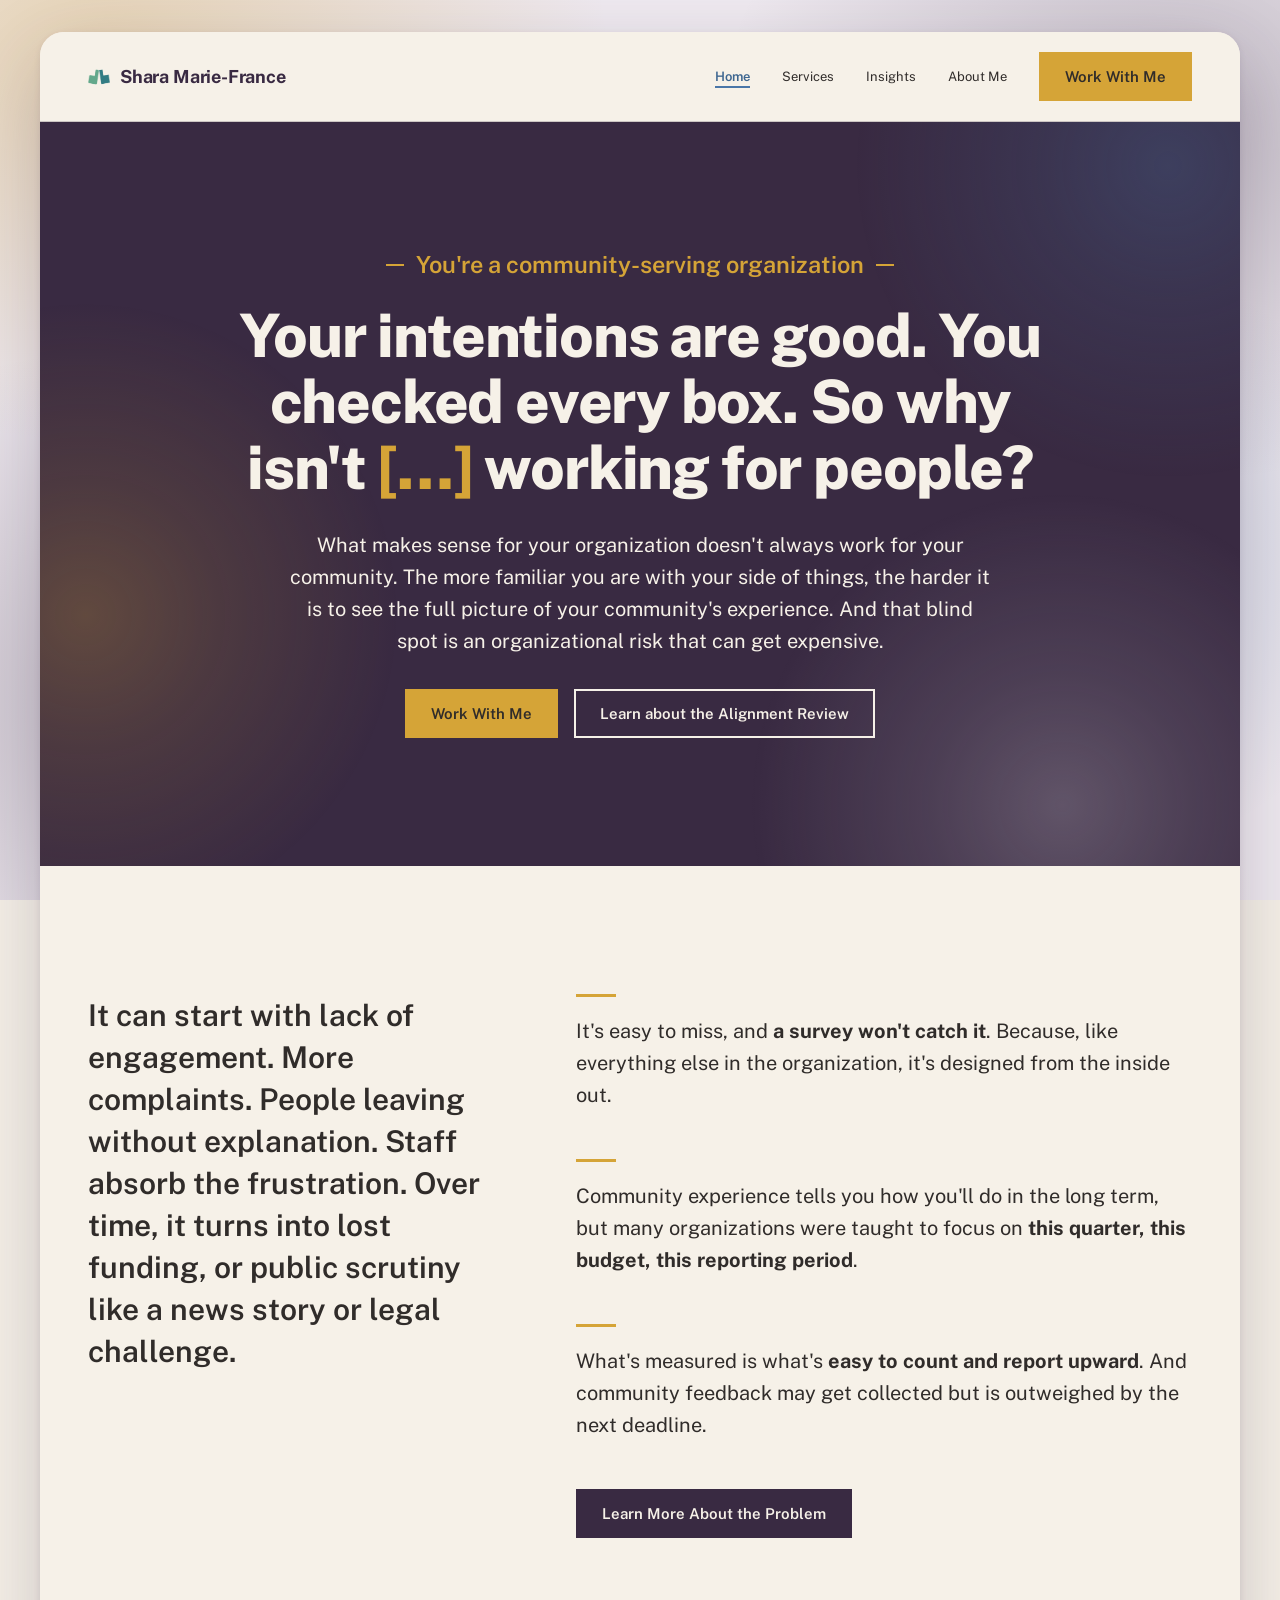
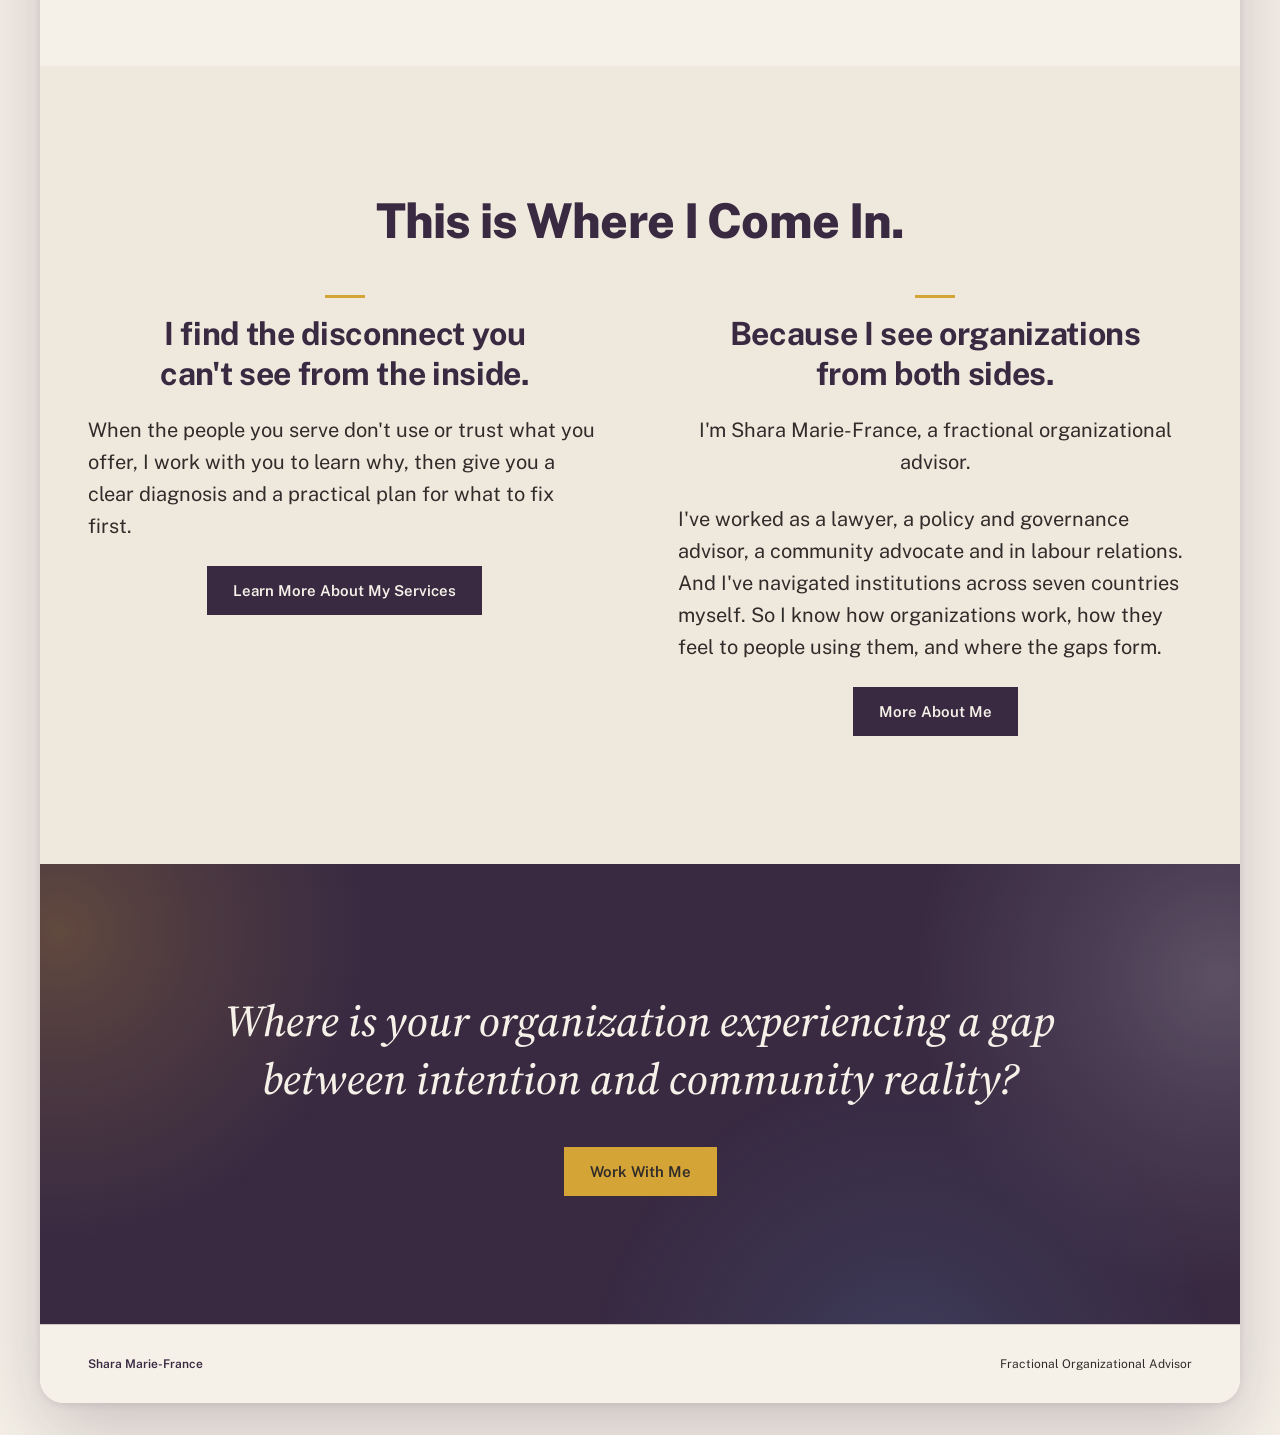
==== index.html @ ce80aa8e "Problem lead paragraph: semibold (600) Set in CSS on .problem-pull (no <strong>/<b>). The Google Fon" ====
<!DOCTYPE html>
<html lang="en">
<head>
  <meta charset="UTF-8">
  <meta name="viewport" content="width=device-width, initial-scale=1.0">
  <title>Fractional Organizational Advisor | Shara Marie-France</title>
  <meta name="description" content="Fractional organizational advisor Shara Marie-France finds the gap between what your organization intends and what your community experiences.">
  <link rel="preconnect" href="https://fonts.googleapis.com">
  <link rel="preconnect" href="https://fonts.gstatic.com" crossorigin>
  <link rel="stylesheet" href="https://fonts.googleapis.com/css2?family=IBM+Plex+Mono:wght@400;500;600&family=Public+Sans:wght@400;500;600;700;800&family=Source+Serif+4:ital,wght@1,400;1,500;1,600&display=swap">
  <link rel="stylesheet" href="css/styles.css?v=20261009k">
</head>
<body class="framed-page">

  <!-- Framed card (desktop >=1100px only): header, main, closing CTA and footer all live inside it. -->
  <div class="page-frame">

  <header class="site-header" style="display: flex; align-items: center; justify-content: space-between; gap: 24px; padding: 20px 48px; border-bottom: 1px solid var(--color-border); background-color: var(--color-background)">
    <a href="index.html" style="display: flex; align-items: center; gap: 10px; font-family: var(--font-heading); font-weight: 700; font-size: 18px; letter-spacing: -0.01em; color: var(--color-brand-primary); text-decoration: none">
      <img src="images/brand-logo.png" alt="" style="height: 22px; width: auto; display: block; flex: 0 0 auto">
      Shara Marie-France
    </a>
    <nav class="site-nav" style="display: flex; align-items: center; gap: 32px">
      <a href="index.html" class="nav-link" aria-current="page" style="font-size: 13px; text-decoration: none; color: var(--color-text)">Home</a>
      <a href="services.html" class="nav-link" style="font-size: 13px; text-decoration: none; color: var(--color-text)">Services</a>
      <a href="insights.html" class="nav-link" style="font-size: 13px; text-decoration: none; color: var(--color-text)">Insights</a>
      <a href="about.html" class="nav-link" style="font-size: 13px; text-decoration: none; color: var(--color-text)">About Me</a>
      <a href="work-with-me.html" class="btn btn-accent" style="white-space: nowrap;">Work With Me</a>
    </nav>
  </header>

  <main>

    <!-- BAND 1: THE HOOK (aubergine) -->
    <section class="home-section home-section--hook home-section--dark on-dark">
      <div class="home-container">
        <p class="home-kicker load-in" style="--load-index: 0">You're a community-serving organization</p>
        <h1 class="home-hook-title load-in" style="--load-index: 1">Your intentions are good. You checked every box. So why isn't <span class="home-hook-accent" aria-hidden="true">[…]</span><span class="visually-hidden">it</span> working for people?</h1>
        <p class="home-body home-body--center load-in" style="--load-index: 2">What makes sense for your organization doesn't always work for your community. The more familiar you are with your side of things, the harder it is to see the full picture of your community's experience. And that blind spot is an organizational risk that can get expensive.</p>
        <div class="home-actions load-in" style="--load-index: 3">
          <a href="work-with-me.html" class="btn btn-accent">Work With Me</a>
          <a href="services.html#alignment-review" class="btn btn-primary">Learn about the Alignment Review</a>
        </div>
      </div>
    </section>

    <!-- BAND 2: THE PROBLEM (parchment) -->
    <section class="home-section home-section--problem" aria-label="The Problem">
      <div class="home-container problem-grid">
        <div class="problem-lead">
          <p class="problem-pull reveal" data-reveal>It can start with lack of engagement. More complaints. People leaving without explanation. Staff absorb the frustration. Over time, it turns into lost funding, or public scrutiny like a news story or legal challenge.</p>
        </div>
        <div class="problem-body">
          <p class="home-body problem-item reveal" data-reveal>It's easy to miss, and <span class="problem-bold">a survey won't catch it</span>. Because, like everything else in the organization, it's designed from the inside out.</p>
          <p class="home-body problem-item reveal" data-reveal>Community experience tells you how you'll do in the long term, but many organizations were taught to focus on <span class="problem-bold">this quarter, this budget, this reporting period</span>.</p>
          <p class="home-body problem-item reveal" data-reveal>What's measured is what's <span class="problem-bold">easy to count and report upward</span>. And community feedback may get collected but is outweighed by the next deadline.</p>
          <div class="home-actions reveal" data-reveal style="margin-top: 8px">
            <a href="insights.html" class="btn btn-primary">Learn More About the Problem</a>
          </div>
        </div>
      </div>
    </section>

    <!-- BAND 3: THIS IS WHERE I COME IN (tint) -->
    <section class="home-section home-section--role">
      <div class="home-container">
        <h2 class="home-h2 reveal" data-reveal>This is Where I Come In.</h2>
        <div class="home-split">
          <div class="home-block reveal" data-reveal>
            <h3 class="home-block-title">I find the disconnect you can't see from the inside.</h3>
            <p class="home-body">When the people you serve don't use or trust what you offer, I work with you to learn why, then give you a clear diagnosis and a practical plan for what to fix first.</p>
            <a href="services.html" class="btn btn-primary">Learn More About My Services</a>
          </div>
          <div class="home-block reveal" data-reveal>
            <h3 class="home-block-title">Because I see organizations from both sides.</h3>
            <p class="home-body home-body--center">I'm Shara Marie-France, a fractional organizational advisor.</p>
            <p class="home-body">I've worked as a lawyer, a policy and governance advisor, a community advocate and in labour relations. And I've navigated institutions across seven countries myself. So I know how organizations work, how they feel to people using them, and where the gaps form.</p>
            <a href="about.html" class="btn btn-primary">More About Me</a>
          </div>
        </div>
      </div>
    </section>

  </main>

  <!-- BAND 4: CLOSING CTA (aubergine) -->
  <section id="contact" class="home-section home-section--cta home-section--dark on-dark">
    <div class="home-container">
      <h2 class="home-cta-title editorial">Where is your organization experiencing a gap between intention and community reality?</h2>
      <div class="home-actions" style="margin-top: 0">
        <a href="work-with-me.html" class="btn btn-accent">Work With Me</a>
      </div>
    </div>
  </section>

  <footer style="background: var(--color-background); display: flex; justify-content: space-between; align-items: baseline; gap: 24px; padding: 32px 48px; border-top: 1px solid var(--color-border); font-size: 12px; color: var(--color-text)">
    <div style="font-family: var(--font-heading); font-weight: 600; color: var(--color-brand-primary)">Shara Marie-France</div>
    <div class="text-muted">Fractional Organizational Advisor</div>
  </footer>

  </div><!-- /.page-frame -->

  <script src="js/main.js?v=20261009k"></script>
</body>
</html>
---- css/styles.css ----
/* ==========================================================================
   Design system v5 — Shara Marie-France, Organizational Advisor
   Same brand palette as v4 (aubergine/ochre/blue/parchment/brown-black) and
   the same motion/reveal mechanics. Typography re-run to a four-role
   editorial system — Public Sans Bold (ideas/problems/diagnoses), Public
   Sans Regular/Medium (explanation/navigation/UI), Source Serif 4 Italic
   (human experience/questions/reflection), IBM Plex Mono (systems/
   processes/frameworks) — used selectively, not uniformly across headings.
   ========================================================================== */

:root {
  /* ---- Brand source hexes (semantic tokens, per brand guide) ---- */
  --color-brand-primary: #392A42;         /* Aubergine — identity, structure, authority */
  --color-brand-primary-hover: #2C2033;   /* darker aubergine — hover/press */
  --color-brand-primary-tint: #EFEAF0;    /* pale aubergine wash — subtle fills, secondary-btn hover */

  --color-brand-accent: #D5A437;          /* Ochre — insight/emphasis; fills, borders, decorative marks */
  --color-brand-accent-hover: #BE9130;    /* ochre hover */
  --color-brand-accent-text: #8A651F;     /* darkened ochre — the ONLY ochre safe as small text on parchment (verified 4.5:1+) */

  --color-brand-secondary: #4976A8;       /* Clear Blue — informational, diagrams, secondary UI */
  --color-brand-secondary-hover: #3B5F89; /* blue hover */
  --color-brand-secondary-text: #3D6690;  /* darkened blue — safe as link/small-text color on parchment (verified 5:1+) */
  --color-brand-secondary-on-dark: #8FB2D4; /* lightened blue — the only blue safe on aubergine bg (verified 5.9:1) */

  --color-background: #F6F1E8;            /* Parchment — default page background */
  --color-background-tint: #EFE8DD;       /* subtle aubergine-leaning tint — occasional alt-section bg */
  --color-background-tint-cool: #E9EEF2;  /* subtle blue-leaning tint — reserved for future use */

  --color-text: #302C2A;                  /* Deep Brown-Black — body copy, dark neutral */
  --color-text-muted: color-mix(in srgb, var(--color-text) 68%, transparent);

  --color-surface: #FBF8F2;               /* card surface — a hair lighter than parchment */
  --color-surface-dark: var(--color-brand-primary);
  --color-text-on-dark: var(--color-background);

  --color-highlight: var(--color-brand-accent);   /* alias per brand-guide naming */
  --color-info: var(--color-brand-secondary);     /* alias per brand-guide naming */

  --color-border: color-mix(in srgb, var(--color-brand-primary) 22%, transparent);
  --color-border-strong: color-mix(in srgb, var(--color-brand-primary) 38%, transparent);

  /* Keyboard focus ring — aubergine reads on parchment; .on-dark sections
     (aubergine backgrounds) flip this to parchment so it stays visible. */
  --focus-ring: var(--color-brand-primary);

  /* ---- Legacy aliases — old inline var() references now resolve to the
     token that matches their ORIGINAL FUNCTIONAL ROLE, not their old hue.
     (e.g. --color-violet was used for links/labels → now blue-text, the
     brief's designated link/label color; --color-vermilion was used for
     small decorative marks → now ochre, the designated accent-mark color.) ---- */
  --color-ink: var(--color-text);
  --color-paper: var(--color-background);
  --color-tint: var(--color-background-tint);
  --color-card: var(--color-surface);
  --color-bg: var(--color-background-tint);
  --color-cream: var(--color-background);
  --color-purple: var(--color-brand-secondary-text);
  --color-deep-purple: var(--color-brand-secondary-hover);
  --color-violet: var(--color-brand-secondary-text);
  --color-accent: var(--color-brand-primary);
  --color-accent-600: var(--color-brand-primary-hover);
  --color-accent-700: var(--color-brand-primary-hover);
  --color-vermilion: var(--color-brand-accent);
  --color-coral: var(--color-brand-primary);
  --color-coral-dark: var(--color-brand-primary-hover);
  --color-divider: var(--color-border);
  --color-divider-strong: var(--color-border-strong);

  /* ---- Type ----
     Four-role editorial system:
     --font-display   : Public Sans Bold — ideas, problems, diagnoses (major headings/statements)
     --font-body      : Public Sans Regular/Medium — explanation, navigation, buttons, UI
     --font-editorial : Source Serif 4 Italic — human experience, questions, reflection, quotes
     --font-mono      : IBM Plex Mono — systems, processes, frameworks, annotations           */
  --font-display: 'Public Sans', system-ui, sans-serif;
  --font-body: 'Public Sans', system-ui, -apple-system, 'Segoe UI', sans-serif;
  --font-editorial: 'Source Serif 4', Georgia, 'Times New Roman', serif;
  --font-mono: 'IBM Plex Mono', ui-monospace, 'SFMono-Regular', Menlo, monospace;
  --font-heading: var(--font-display); /* legacy alias */

  /* ---- Type scale (unchanged) ---- */
  --fs-hero: clamp(2.25rem, 1.5rem + 2.3vw, 3.5rem);
  --fs-h2: clamp(2rem, 1.65rem + 1.5vw, 2.75rem);
  --fs-h3: 1.625rem;
  --fs-body: 1.0625rem;
  --fs-label: 0.8125rem;

  --content-max: 1120px;

  /* ---- Framework diagram accents ----
     Sampled directly from the client-provided reference image (five icon-
     circle colors). Scoped to the Framework diagram only — layered on top
     of the brand palette above, not a replacement of it. ---- */
  --diagram-rose: #BF827B;
  --diagram-blue: #5474A1;
  --diagram-ochre: #CB8E29;
  --diagram-aubergine: #362141;
  --diagram-olive: #747967;

  /* ---- Motion (unchanged) ---- */
  --ease-out: cubic-bezier(0.16, 1, 0.3, 1);
  --duration-fast: 200ms;
  --duration-base: 350ms;
  --duration-slow: 600ms;
}

*,
*::before,
*::after {
  box-sizing: border-box;
}

html {
  scroll-behavior: smooth;
}

body {
  margin: 0;
  font-family: var(--font-body);
  background: var(--color-background);
  color: var(--color-text);
}

/* Aubergine carries "major headings" per brand guide. Headings placed on
   an aubergine background override this locally (inline color: parchment).
   Public Sans Bold is the DEFAULT heading voice (ideas/problems/diagnoses);
   specific headings that read as a question, a quotation, or a human
   reflection instead use .editorial (Source Serif 4 Italic) — see below. */
h1, h2, h3, h4, h5, h6 {
  font-family: var(--font-display);
  font-weight: 800;
  letter-spacing: -0.015em;
  margin: 0;
  color: var(--color-brand-primary);
}

b, strong {
  font-weight: 700;
}

/* Editorial emphasis: Source Serif 4 Italic, for questions, quotations,
   human observations, and selectively-emphasized phrases — never used for
   whole blocks of body copy, and never as the default heading voice. */
.editorial {
  font-family: var(--font-editorial);
  font-style: italic;
  font-weight: 500;
  letter-spacing: normal;
}

/* Standard visually-hidden utility: invisible on screen but still read by
   screen readers (e.g. the "it" behind the visible [...] in the homepage
   headline). */
.visually-hidden {
  position: absolute !important;
  width: 1px;
  height: 1px;
  margin: -1px;
  padding: 0;
  border: 0;
  overflow: hidden;
  clip: rect(0, 0, 0, 0);
  clip-path: inset(50%);
  white-space: nowrap;
}

h1.editorial, h2.editorial, h3.editorial, h4.editorial {
  font-weight: 500;
  letter-spacing: normal;
}

/* System/process voice: IBM Plex Mono, for framework steps, diagram
   annotations, and numbered system markers — small, technical, distinct
   from the editorial and heading voices. */
.mono {
  font-family: var(--font-mono);
  letter-spacing: 0.02em;
}

/* Eyebrow: ochre is the brand's designated "small eyebrow text" color, but
   true ochre fails AA contrast on parchment (~2:1) — so the label uses the
   darkened, text-safe ochre variant, while the decorative dash uses the
   true bright ochre (a purely ornamental mark, not conveying information). */
.eyebrow {
  display: inline-flex;
  align-items: center;
  gap: 8px;
  font-family: var(--font-body);
  font-size: var(--fs-label);
  font-weight: 700;
  letter-spacing: 0.08em;
  text-transform: uppercase;
  color: var(--color-brand-accent-text);
}

.eyebrow::before {
  content: '';
  width: 18px;
  height: 2px;
  background: var(--color-brand-accent);
  display: inline-block;
}

/* Eyebrows introducing a systemic/process section (The Gap, How I Help,
   Framework) switch to the mono system-voice instead of Public Sans —
   applied selectively, not to every eyebrow on the page. */
.eyebrow--mono {
  font-family: var(--font-mono);
  font-weight: 500;
  letter-spacing: 0.04em;
}

/* Links: blue is the brand's designated link color (text-safe variant for
   AA on parchment). Hover adds both a color shift AND an ochre underline —
   never color alone — per the brand guide's hover requirement. */
a {
  color: var(--color-brand-secondary-text);
  text-decoration-line: underline;
  text-decoration-color: transparent;
  text-decoration-thickness: 2px;
  text-underline-offset: 3px;
  transition: color var(--duration-fast) var(--ease-out),
              text-decoration-color var(--duration-fast) var(--ease-out);
}

a:hover {
  color: var(--color-brand-primary);
  text-decoration-color: var(--color-brand-accent);
}

:focus-visible {
  outline: 2px solid var(--focus-ring);
  outline-offset: 2px;
}

/* Applied to sections/cards with an aubergine background, so focus rings
   (and anything else keyed off --focus-ring) stay visible on dark surfaces. */
.on-dark {
  --focus-ring: var(--color-background);
}

::selection {
  background: color-mix(in srgb, var(--color-brand-accent) 40%, transparent);
}

/* ---- Buttons ----
   Three roles per the brand guide: primary (aubergine fill), secondary
   (aubergine outline), accent (ochre fill, reserved for moments that
   genuinely deserve attention). Shared .btn base sizes to content and
   carries the considered hover/press interaction. */
.btn {
  display: inline-flex;
  align-items: center;
  justify-content: center;
  padding: 14px 24px;
  font-family: inherit;
  font-size: 15px;
  font-weight: 600;
  text-decoration: none;
  white-space: nowrap;
  border: 2px solid transparent;
  cursor: pointer;
  transform: translateY(0);
  box-shadow: 0 0 0 rgba(48, 44, 42, 0);
  transition: background-color var(--duration-fast) var(--ease-out),
              border-color var(--duration-fast) var(--ease-out),
              color var(--duration-fast) var(--ease-out),
              transform var(--duration-fast) var(--ease-out),
              box-shadow var(--duration-fast) var(--ease-out);
}

.btn:hover {
  transform: translateY(-2px);
  box-shadow: 0 8px 20px rgba(48, 44, 42, 0.14);
}

.btn:active {
  transform: translateY(0);
  box-shadow: 0 2px 6px rgba(48, 44, 42, 0.12);
}

.btn-primary {
  background: var(--color-brand-primary);
  color: var(--color-background);
}

.btn-primary:hover {
  background: var(--color-brand-primary-hover);
  box-shadow: 0 8px 20px rgba(48, 44, 42, 0.14), inset 0 -3px 0 var(--color-brand-accent);
}

.btn-primary:active {
  background: var(--color-brand-primary-hover);
}

.btn-primary[aria-current="page"] {
  background: var(--color-brand-primary-hover);
}

.btn-secondary {
  background: transparent;
  color: var(--color-brand-primary);
  border-color: var(--color-brand-primary);
}

.btn-secondary:hover {
  background: var(--color-brand-primary-tint);
}

.btn-accent {
  background: var(--color-brand-accent);
  color: var(--color-text);
}

.btn-accent:hover {
  background: var(--color-brand-accent-hover);
}

/* ---- Site nav active state ---- */
.nav-link {
  position: relative;
  transition: color var(--duration-fast) var(--ease-out);
}

.nav-link::after {
  content: '';
  position: absolute;
  left: 0;
  right: 100%;
  bottom: -4px;
  height: 2px;
  background: var(--color-brand-secondary);
  transition: right var(--duration-base) var(--ease-out);
}

.nav-link:hover,
.nav-link[aria-current="page"] {
  color: var(--color-brand-secondary-text) !important;
  font-weight: 600;
}

.nav-link:hover::after,
.nav-link[aria-current="page"]::after {
  right: 0;
}

/* ---- Card ----
   Restrained per the brand guide: parchment-adjacent surface, a subtle
   aubergine-tinted border rather than a heavy shadow, minimal lift on
   hover — not a "floating SaaS card." */
.card {
  background: var(--color-surface);
  border: 1px solid var(--color-border);
  box-shadow: 0 1px 2px rgba(48, 44, 42, 0.05);
  transition: transform var(--duration-base) var(--ease-out),
              box-shadow var(--duration-base) var(--ease-out),
              border-color var(--duration-base) var(--ease-out);
}

.card:hover {
  transform: translateY(-3px);
  border-color: var(--color-border-strong);
  box-shadow: 0 6px 16px rgba(48, 44, 42, 0.08);
}

.card-accent-bar {
  width: 24px;
  height: 3px;
  background: var(--color-brand-accent);
  transition: width var(--duration-base) var(--ease-out);
}

.card:hover .card-accent-bar {
  width: 44px;
}

/* ---- Scroll reveal (generalized, unchanged) ---- */
.reveal {
  opacity: 0;
  transform: translateY(28px);
  transition: opacity var(--duration-slow) var(--ease-out),
              transform var(--duration-slow) var(--ease-out);
}

.reveal.is-visible {
  opacity: 1;
  transform: translateY(0);
}

.reveal-group > * {
  transition-delay: calc(var(--reveal-index, 0) * 90ms);
}

/* ---- Hero load-in (unchanged) ---- */
@media (prefers-reduced-motion: no-preference) {
  .load-in {
    opacity: 0;
    animation: load-in-up var(--duration-slow) var(--ease-out) forwards;
    animation-delay: calc(var(--load-index, 0) * 110ms + 80ms);
  }

  @keyframes load-in-up {
    from {
      opacity: 0;
      transform: translateY(18px);
    }
    to {
      opacity: 1;
      transform: translateY(0);
    }
  }
}

@media (prefers-reduced-motion: reduce) {
  .reveal,
  .card,
  .btn {
    transition: none !important;
  }

  .reveal {
    opacity: 1;
    transform: none;
  }

  .card:hover {
    transform: none;
  }

  .btn:hover,
  .btn:active {
    transform: none;
  }
}

/* ---- Framework diagram (reference-matched layout) ----
   Two intention/experience cards converging into a sequential Gap →
   Intervention → Outcome stack. Reuses .card for surface/border/shadow;
   these classes only handle the icon + title + question internal layout. */
.fw-top-grid {
  display: grid;
  grid-template-columns: 1fr auto 1fr;
  align-items: start;
  gap: 20px;
  max-width: 900px;
  margin: 0 auto;
  padding: 0 48px;
}

.fw-card {
  display: flex;
  align-items: flex-start;
  gap: 16px;
  padding: 28px;
}

.fw-row {
  display: flex;
  align-items: center;
  gap: 16px;
  max-width: 900px;
  margin: 0 auto;
  padding: 22px 28px;
}

.fw-card-icon {
  width: 46px;
  height: 46px;
  border-radius: 50%;
  display: flex;
  align-items: center;
  justify-content: center;
  flex: 0 0 auto;
}

.fw-card-icon svg {
  width: 22px;
  height: 22px;
}

.fw-row-body {
  flex: 1;
  min-width: 0;
}

.fw-card-title {
  font-family: var(--font-display);
  font-weight: 700;
  font-size: 14px;
  letter-spacing: 0.03em;
  text-transform: uppercase;
  color: var(--color-text);
  margin: 0 0 8px;
}

.fw-row-number {
  font-family: var(--font-mono);
  font-weight: 600;
  letter-spacing: 0.04em;
  margin-right: 6px;
  color: var(--color-text-muted);
}

.fw-card-question {
  font-family: var(--font-editorial);
  font-style: italic;
  font-weight: 500;
  font-size: 17px;
  line-height: 1.5;
  color: var(--color-text);
  margin: 0;
}

.fw-plus {
  width: 26px;
  height: 26px;
  border-radius: 50%;
  border: 1px solid var(--color-border-strong);
  display: flex;
  align-items: center;
  justify-content: center;
  align-self: center;
  color: var(--color-text-muted);
  font-size: 14px;
  line-height: 1;
  flex: 0 0 auto;
  background: var(--color-background);
}

.fw-connector-merge {
  display: block;
  width: 100%;
  max-width: 900px;
  margin: 0 auto;
  padding: 0 48px;
  /* border-box (the site-wide default) — this was content-box, which
     added the 48px+48px padding OUTSIDE the width:100%, overflowing the
     viewport by 96px at any width below ~996px (900 + padding) where
     this connector isn't yet hidden by the mobile breakpoint below. */
  box-sizing: border-box;
  height: 56px;
}

.fw-connector-dash {
  display: flex;
  justify-content: center;
}

.fw-connector-merge--mobile {
  display: none;
}

@media (max-width: 700px) {
  /* Page titles (the h1 on insights/services/about/work-with-me) use
     --fs-hero; drop its clamp() floor to a flat 29px on phones. */
  :root {
    --fs-hero: 29px;
  }

  /* Header/nav wrap rules now live in the wider @media (max-width: 1000px)
     block below — the logo + 5-item nav row doesn't fit on one row
     anywhere from mobile up through ~900px tablet widths, not just below
     700px (see there for detail). */

  /* The Alignment Review callout's stacking rule now lives in its own
     @media (max-width: 1000px) block below, since 700px wasn't wide
     enough a cutoff for its fixed 600px left panel — see there. */

  /* The Gap section's 4-card grid also lacked a mobile fallback —
     stack the cards into a single column below 700px. */
  .gap-grid {
    grid-template-columns: minmax(0, 1fr) !important;
  }

  /* Longer CTA labels ("Learn about the Alignment Review") were forced
     onto one nowrap line, which no longer fits a narrow column's
     padded width. Let button text wrap here; short labels are
     unaffected since they never reach a wrap point. */
  .btn {
    white-space: normal;
    text-align: center;
  }

  /* The About section's photo/text grid also lacked a mobile fallback —
     stack the photo above the text below 700px. */
  .about-grid {
    grid-template-columns: minmax(0, 1fr) !important;
  }

  .about-photo-wrap {
    padding: 0 24px !important;
    border-right: none !important;
    border-bottom: 1px solid var(--color-border);
    order: 3;
    margin-bottom: 24px;
  }

  /* The About photo needs to sit between the heading and the paragraph
     at mobile widths, not above the whole text block — display:contents
     on the text wrapper lets `order` interleave them. The
     reveal/data-reveal scroll-fade moves from the wrapper (a `contents`
     box has nothing to animate) onto each child individually instead
     of firing once for the whole block. */
  .about-text {
    display: contents;
  }

  .about-heading {
    order: 2;
    padding: 0 24px;
  }

  /* about.html has no eyebrow above the heading (the page h1 already
     says "About Me"), so the heading is the first item and carries a
     little top spacing itself. */
  .about-heading:first-child {
    padding-top: 24px;
  }

  /* The About block uses a 24px mobile inset (the other pages' sections
     keep 48px), so about.html's page title matches it and sits closer
     to the heading below. */
  .page-header--inset-24 {
    padding-left: 24px !important;
    padding-right: 24px !important;
    padding-bottom: 8px !important;
  }

  .about-body {
    order: 4;
    padding: 0 24px;
  }

  /* On pages where the About block has no "More About Me" button after
     the paragraph (about.html), the paragraph is the last item and needs
     the bottom spacing the button's margin used to provide. */
  .about-body:last-child {
    padding-bottom: 40px;
  }

  /* A single long word in a large heading (e.g. "organizations",
     "Organizational–Community") can be wider than a narrow mobile
     column and force the whole box to overflow, since normal wrapping
     only breaks between words. Let headings break mid-word as a
     last resort once they no longer fit. */
  h1, h2, h3, h4 {
    overflow-wrap: break-word;
  }

  .fw-top-grid {
    grid-template-columns: 1fr;
    justify-items: stretch;
  }

  .fw-connector-merge--desktop {
    display: none;
  }

  .fw-connector-merge--mobile {
    display: block;
  }

  /* Calendly's own min-width:320px (needed for its calendar to render
     "correctly" per Calendly's docs) is wider than the options card can
     offer once section + card padding is subtracted from a true mobile
     viewport (~279px card, ~191px of that after card padding) — it was
     forcing a genuine page-level horizontal overflow. Let it shrink to
     match the card here; Calendly's own page is still responsive below
     320px, just a little more cramped, which beats overflowing the page. */
  .calendly-inline-widget {
    min-width: 0 !important;
  }
}

/* The Alignment Review callout's left panel is a fixed 600px (by design,
   at full desktop widths) — but that leaves the right panel too little
   room anywhere from ~700px up to ~1000px (tablet/small-desktop), where
   it doesn't yet get the <700px mobile stack below. Give it the same
   stacked treatment through that whole gap instead of just <700px. */
@media (max-width: 1000px) {
  .review-card {
    flex-direction: column;
  }

  .review-card-left {
    width: auto !important;
    border-right: none !important;
    border-bottom: 1px solid rgba(246, 241, 232, 0.15);
  }

  /* The header's logo + 5-item nav row doesn't fit on one row below
     ~1000px — without this it doesn't overflow the page (flex items
     just shrink), but "Shara Marie-France" and "About Me" wrap awkwardly
     mid-phrase inside their own boxes instead. Wrap the header to two
     clean rows instead of letting individual items squeeze and wrap. */
  .site-header {
    flex-wrap: wrap;
    row-gap: 12px;
    padding: 16px 20px !important;
  }

  .site-nav {
    flex-wrap: wrap;
    gap: 4px 20px !important;
    width: 100%;
  }

  /* Calendly's inline widget needs a real min-width:320px to render
     correctly (Calendly's own requirement, not ours) — but the two-card
     options grid on work-with-me.html only gives each card ~300-400px
     between 700-1000px wide, so the widget was overflowing its card by
     ~50px into the card next to it (not a page-level overflow, so a
     plain scrollWidth check won't catch it — only visual inspection
     will). Stack to one column through the same gap the other
     fixed-minimum-width components above needed. */
  .wwm-options-grid {
    grid-template-columns: minmax(0, 1fr) !important;
  }
}

/* Nav links are plain 13px text with no padding — a ~15px-tall tap
   target, well under the ~44px minimum recommended for touch. Tablet
   widths (and the phones above) are the ones actually operated by touch
   in practice, so pad the target out through 1024px; true desktop keeps
   the tighter, deliberately minimal nav spacing above that. */
@media (max-width: 1024px) {
  .nav-link {
    display: inline-block;
    padding: 14px 0;
  }
}

/* ---- "How I Work" iceberg + 3-step layout ----
   Reuses .card/.fw-row/.fw-card-icon/.fw-card-title/.fw-card-question/
   .fw-connector-dash from the Framework diagram for the right-hand steps. */
.how-i-work-grid {
  display: grid;
  grid-template-columns: 1fr 1fr;
  gap: 56px;
  align-items: stretch;
  max-width: 1120px;
  margin: 0 auto;
  padding: 0 48px 56px;
}

.iceberg-panel {
  display: flex;
  gap: 20px;
  align-items: stretch;
}

.iceberg-labels {
  flex: 0 0 auto;
  width: 42%;
  position: relative;
}

/* Each label is centered against its own zone of the iceberg graphic
   (tip vs. submerged mass), not stacked in a column — see the SVG's
   fractional geometry below (tip spans 0%-29.7%, submerged mass spans
   29.7%-95% of the row). Percentages here are the vertical center of
   each zone. */
.iceberg-label {
  position: absolute;
  left: 0;
  right: 0;
}

.iceberg-label--above {
  top: 15%;
  transform: translateY(-50%);
}

.iceberg-label--below {
  top: 62%;
  transform: translateY(-50%);
}

.iceberg-figure {
  flex: 1;
  position: relative;
  min-width: 0;
}

.iceberg-figure svg {
  position: absolute;
  inset: 0;
}

.iceberg-label-marker {
  display: inline-block;
  width: 16px;
  height: 0;
  border-top: 2px dotted currentColor;
  margin-right: 8px;
  vertical-align: middle;
}

.how-i-work-steps {
  display: flex;
  flex-direction: column;
}

@media (max-width: 700px) {
  /* The desktop pairing positions each label absolutely against its own
     zone of the iceberg (so it depends on the panel's height being set
     externally). At mobile the panel sits alone in its grid row with
     nothing to stretch it to, so fall back to normal stacked flow —
     matches the "natural stacked spacing is fine on mobile" call made
     earlier for this section. */
  .iceberg-labels {
    position: static;
    display: flex;
    flex-direction: column;
    gap: 32px;
  }

  .iceberg-label {
    position: static;
    transform: none;
  }

  .how-i-work-grid {
    grid-template-columns: 1fr;
    gap: 40px;
  }
}

/* about.html: the About section is the last thing before the footer, so
   the photo would sit flush on the footer's top line. Give it breathing
   room at desktop widths only (mobile already ends with its own spacing
   under the paragraph). */
@media (min-width: 701px) {
  .about-grid--page-end {
    padding-bottom: clamp(48px, 6vw, 96px);
  }
}

/* ==========================================================================
   Homepage (index.html only): four full-width bands with hard straight
   edges, everything centered in one container.
     Hook (aubergine) / The Problem (parchment) / This is Where I Come In
     (tint) / closing CTA (aubergine). The two dark bands bookend the page.
   Every band uses the same vertical padding top and bottom (no wavy
   dividers to make room for) and the same side padding (--home-px).
   ========================================================================== */
.home-section {
  --home-pad: clamp(72px, 10vw, 128px);
  --home-body: clamp(1.125rem, 1.07rem + 0.25vw, 1.25rem);
  --home-px: 48px;
  padding: var(--home-pad) var(--home-px);
}

.home-section--hook,
.home-section--cta {
  background: var(--color-brand-primary);
}

.home-section--problem {
  background: var(--color-background);
}

.home-section--role {
  background: var(--color-background-tint);
}

/* The one shared container: centered, 1120px max. Whatever is last inside
   it loses its bottom margin so top and bottom band padding stay equal. */
.home-container {
  max-width: 1120px;
  margin-inline: auto;
  text-align: center;
}

.home-container > :last-child {
  margin-bottom: 0;
}

/* ---- Dark bands (.on-dark also sets the parchment focus ring) ---- */
.home-section--dark {
  color: var(--color-background);
}

.home-section--dark h1,
.home-section--dark h2,
.home-section--dark .home-body {
  color: var(--color-background);
}

/* Soft out-of-focus light in the two dark bands: three big radial glows
   (gold, light lilac = the pale aubergine tint, clear blue) on a layer
   behind the content. Peak opacity is 22-28 percent. They sit off to the
   sides and low, away from the tagline, so the ochre tagline keeps at least
   4.5:1; the parchment text has far more headroom. The layer is oversized
   (inset -60px) so it never shows an edge while it drifts. Pure decoration:
   a pseudo-element, no markup. */
.home-section--dark {
  --glow-r: clamp(260px, 34vw, 500px);
  position: relative;
  overflow: hidden;
  isolation: isolate;
}

.home-section--dark::before {
  content: '';
  position: absolute;
  inset: -60px;
  z-index: -1;
  pointer-events: none;
  background: var(--home-glows);
}

.home-section--hook {
  --home-glows:
    radial-gradient(circle var(--glow-r) at 8% 64%,
      color-mix(in srgb, var(--color-brand-accent) 26%, transparent) 0%,
      color-mix(in srgb, var(--color-brand-accent) 13%, transparent) 30%,
      transparent 72%),
    radial-gradient(circle var(--glow-r) at 90% 12%,
      color-mix(in srgb, var(--color-brand-secondary) 28%, transparent) 0%,
      color-mix(in srgb, var(--color-brand-secondary) 14%, transparent) 30%,
      transparent 72%),
    radial-gradient(circle var(--glow-r) at 82% 86%,
      color-mix(in srgb, var(--color-brand-primary-tint) 22%, transparent) 0%,
      color-mix(in srgb, var(--color-brand-primary-tint) 11%, transparent) 30%,
      transparent 72%);
}

.home-section--cta {
  --home-glows:
    radial-gradient(circle var(--glow-r) at 6% 22%,
      color-mix(in srgb, var(--color-brand-accent) 26%, transparent) 0%,
      color-mix(in srgb, var(--color-brand-accent) 13%, transparent) 30%,
      transparent 72%),
    radial-gradient(circle var(--glow-r) at 94% 30%,
      color-mix(in srgb, var(--color-brand-primary-tint) 20%, transparent) 0%,
      color-mix(in srgb, var(--color-brand-primary-tint) 10%, transparent) 30%,
      transparent 72%),
    radial-gradient(circle var(--glow-r) at 70% 100%,
      color-mix(in srgb, var(--color-brand-secondary) 26%, transparent) 0%,
      color-mix(in srgb, var(--color-brand-secondary) 13%, transparent) 30%,
      transparent 72%);
}

/* Very slow drift (small movement, long loop); the two bands run out of
   step. Not applied at all when the visitor prefers reduced motion: the
   glows then simply stay put. */
@media (prefers-reduced-motion: no-preference) {
  .home-section--dark::before {
    animation: home-glow-drift 52s ease-in-out infinite alternate;
    will-change: transform;
  }

  .home-section--cta::before {
    animation-duration: 44s;
    animation-delay: -17s;
  }

  @keyframes home-glow-drift {
    from {
      transform: translate3d(-36px, -22px, 0) scale(1);
    }
    to {
      transform: translate3d(36px, 22px, 0) scale(1.06);
    }
  }
}

@media (max-width: 700px) {
  .home-section--hook {
    --home-glows:
      radial-gradient(circle var(--glow-r) at 0% 58%,
      color-mix(in srgb, var(--color-brand-accent) 26%, transparent) 0%,
      color-mix(in srgb, var(--color-brand-accent) 13%, transparent) 30%,
      transparent 72%),
      radial-gradient(circle var(--glow-r) at 100% 40%,
      color-mix(in srgb, var(--color-brand-secondary) 28%, transparent) 0%,
      color-mix(in srgb, var(--color-brand-secondary) 14%, transparent) 30%,
      transparent 72%),
      radial-gradient(circle var(--glow-r) at 70% 96%,
      color-mix(in srgb, var(--color-brand-primary-tint) 22%, transparent) 0%,
      color-mix(in srgb, var(--color-brand-primary-tint) 11%, transparent) 30%,
      transparent 72%);
  }
}

/* Eyebrow label and links need the on-dark variants: the usual darkened
   ochre / link blue fail contrast on aubergine. */
.home-section--dark .eyebrow {
  color: var(--color-brand-accent);
}

.home-section--dark a:not(.btn) {
  color: var(--color-brand-secondary-on-dark);
}

/* The aubergine-filled secondary button would vanish on an aubergine band:
   flip it to a parchment outline. "Work With Me" (.btn-accent) is ochre on
   any background and is left alone. */
.home-section--dark .btn-primary {
  background: transparent;
  color: var(--color-background);
  border-color: var(--color-background);
}

.home-section--dark .btn-primary:hover,
.home-section--dark .btn-primary:active {
  background: color-mix(in srgb, var(--color-background) 14%, transparent);
  box-shadow: none;
}

/* ---- Type ---- */
/* Tagline above the hook headline: a <p>, so the headline stays the page's
   only <h1>. Ochre (brand accent) is the on-dark accent color: 5.8:1 on the
   aubergine band. Flanked by the same short ochre dash the eyebrow uses
   (18 x 2px), one per side, vertically centered with the text. */
.home-kicker {
  display: flex;
  align-items: center;
  justify-content: center;
  gap: 12px;
  font-size: clamp(1.25rem, 1.15rem + 0.4vw, 1.5rem);
  font-weight: 600;
  line-height: 1.3;
  color: var(--color-brand-accent);
  text-align: center;
  text-wrap: balance;
  max-width: 44rem;
  margin: 0 auto 22px;
}

.home-kicker::before,
.home-kicker::after {
  content: '';
  flex: none;
  width: 18px;
  height: 2px;
  background: var(--color-brand-accent);
}

/* On phones the text wraps and the dashes would crowd it. */
@media (max-width: 480px) {
  .home-kicker::before,
  .home-kicker::after {
    display: none;
  }
}

.home-hook-title {
  font-size: clamp(2.25rem, 5vw, 3.75rem);
  line-height: 1.1;
  letter-spacing: -0.02em;
  max-width: 900px;
  margin: 0 auto clamp(20px, 2.5vw, 28px);
  text-wrap: balance;
}

/* The "[...]" in the headline: the same ochre as the tagline above it
   (5.8:1 on the aubergine band). Size, weight and decoration are inherited
   from the headline. */
.home-hook-accent {
  color: var(--color-brand-accent);
}

/* Body text keeps a readable measure, centered with auto margins. It stays
   left-aligned inside that column: anything longer than three lines reads
   badly centered. .home-body--center is for one-liners only. */
.home-body {
  font-size: var(--home-body);
  line-height: 1.6;
  max-width: 44rem;
  margin: 0 auto 1.25em;
  text-align: left;
  color: var(--color-text);
}

.home-body--center {
  text-align: center;
}

.home-actions {
  display: flex;
  flex-wrap: wrap;
  align-items: center;
  justify-content: center;
  gap: 16px;
  margin-top: 32px;
}

.home-h2 {
  font-size: clamp(2rem, 4vw, 3rem);
  line-height: 1.12;
  letter-spacing: -0.015em;
  margin: 0 auto clamp(32px, 4vw, 48px);
  text-wrap: balance;
}

/* ---- This is Where I Come In: two blocks, stacked below 900px ---- */
.home-split {
  display: grid;
  grid-template-columns: minmax(0, 1fr);
  gap: 56px;
}

@media (min-width: 900px) {
  .home-split {
    grid-template-columns: repeat(2, minmax(0, 1fr));
    gap: clamp(40px, 6vw, 80px);
    align-items: start;
  }
}

.home-block {
  display: flex;
  flex-direction: column;
  align-items: stretch;
}

.home-block-title {
  font-size: clamp(1.5rem, 1.2rem + 1.2vw, 2rem);
  font-weight: 700;
  line-height: 1.25;
  letter-spacing: -0.01em;
  text-align: center;
  text-wrap: balance;
  margin: 0 0 20px;
}

/* Short gold bar above each bold subheading (shared rule above), centered. */
.home-block-title::before {
  margin: 0 auto 16px;
}

.home-block .home-body {
  max-width: none;
}

.home-block .home-body:last-of-type {
  margin-bottom: 0;
}

/* Each button sits 24px under its own text (not pinned to the bottom). */
.home-block .btn {
  align-self: center;
  margin-top: 24px;
}

/* ---- The Problem: the one section that isn't centered ----
   Below 900px: one centered 44rem column (lead paragraph, the three ruled
   paragraphs, then the button). From 900px up: two top-aligned columns,
   ~40% / 60%, everything left-aligned. */
.problem-lead {
  margin-bottom: clamp(40px, 5vw, 64px);
}

/* Lead statement: same sans-serif voice and text color as the other
   paragraphs, just larger and semibold (600; the Google Fonts link loads
   Public Sans 600). */
.problem-pull {
  font-size: clamp(1.375rem, 2.4vw, 1.875rem);
  font-weight: 600;
  line-height: 1.4;
  color: var(--color-text);
  max-width: 44rem;
  margin: 0 auto;
  text-align: left;
}

.problem-body {
  max-width: 44rem;
  margin-inline: auto;
}

@media (min-width: 900px) {
  .problem-grid {
    display: grid;
    grid-template-columns: minmax(0, 2fr) minmax(0, 3fr);
    gap: clamp(40px, 6vw, 96px);
    align-items: start;
  }

  .problem-lead {
    margin-bottom: 0;
  }

  .problem-pull,
  .problem-body {
    max-width: none;
    margin: 0;
  }

  .problem-body .home-actions {
    justify-content: flex-start;
  }
}

/* Each of the three paragraphs is introduced by a short gold bar (40 x 3px,
   like the card accent bar) instead of a thin rule. Decorative only: an
   empty-content pseudo-element, so it is not in the accessibility tree. */
.problem-item {
  max-width: none;
  margin: 0 0 clamp(36px, 4vw, 48px);
}

.problem-item::before,
.home-block-title::before {
  content: '';
  display: block;
  width: 40px;
  height: 3px;
  background: var(--color-brand-accent);
}

.problem-item::before {
  margin-bottom: 18px;
}

/* The only place the Problem section's bold phrases are defined — delete
   this rule (or the .problem-bold spans in index.html) to remove them. */
.problem-bold {
  font-weight: 700;
}

/* ---- Closing CTA ---- */
.home-cta-title {
  font-size: clamp(1.75rem, 1.1rem + 2.2vw, 2.75rem);
  line-height: 1.3;
  max-width: 1000px;
  margin: 0 auto 40px;
  text-wrap: balance;
}

@media (max-width: 700px) {
  .home-section {
    --home-px: 24px;
  }

  .home-actions {
    flex-direction: column;
  }
}

/* ==========================================================================
   Page frame (shared: index, services, insights, about, work-with-me).
   Any page with <body class="framed-page"> wraps its header, main content
   and footer in <div class="page-frame">. At 1100px and wider that wrapper
   becomes a rounded, shadowed card over a soft abstract light backdrop.
   Below 1100px it is just a full-width wrapper: no margin, radius, shadow
   or backdrop, so tablets and phones look exactly as before.
   ========================================================================== */

/* THE BACKDROP LIVES HERE, in this one variable. Swap it for a photo with
   e.g.  --page-backdrop: url("images/backdrop.jpg") center / cover no-repeat;
   Palette colors only: the pale aubergine tint as the base, with large,
   soft radial glows (out-of-focus window light) in ochre, aubergine and a
   touch of clear blue. Static, no animation. */
.framed-page {
  --page-backdrop:
    radial-gradient(ellipse 55% 60% at 8% 6%, color-mix(in srgb, var(--color-brand-accent) 32%, transparent), transparent 72%),
    radial-gradient(ellipse 50% 55% at 92% 14%, color-mix(in srgb, var(--color-brand-primary) 24%, transparent), transparent 72%),
    radial-gradient(ellipse 45% 50% at 78% 62%, color-mix(in srgb, var(--color-brand-secondary) 26%, transparent), transparent 72%),
    radial-gradient(ellipse 55% 55% at 12% 78%, color-mix(in srgb, var(--color-brand-primary) 22%, transparent), transparent 72%),
    radial-gradient(ellipse 50% 45% at 62% 100%, color-mix(in srgb, var(--color-brand-accent) 28%, transparent), transparent 72%),
    var(--color-brand-primary-tint);
}

.page-frame {
  background: var(--color-background);
}

@media (min-width: 1100px) {
  .framed-page::before {
    content: '';
    position: fixed;
    inset: 0;
    z-index: -1;
    background: var(--page-backdrop);
  }

  .page-frame {
    width: min(1200px, calc(100% - 48px));
    margin: 32px auto;
    border-radius: 24px;
    box-shadow:
      0 2px 6px color-mix(in srgb, var(--color-brand-primary) 10%, transparent),
      0 28px 80px color-mix(in srgb, var(--color-brand-primary) 24%, transparent);
    /* clip, not hidden: rounds the corners without making the card a scroll
       container, so a sticky header inside it would keep working. */
    overflow: clip;
  }
}
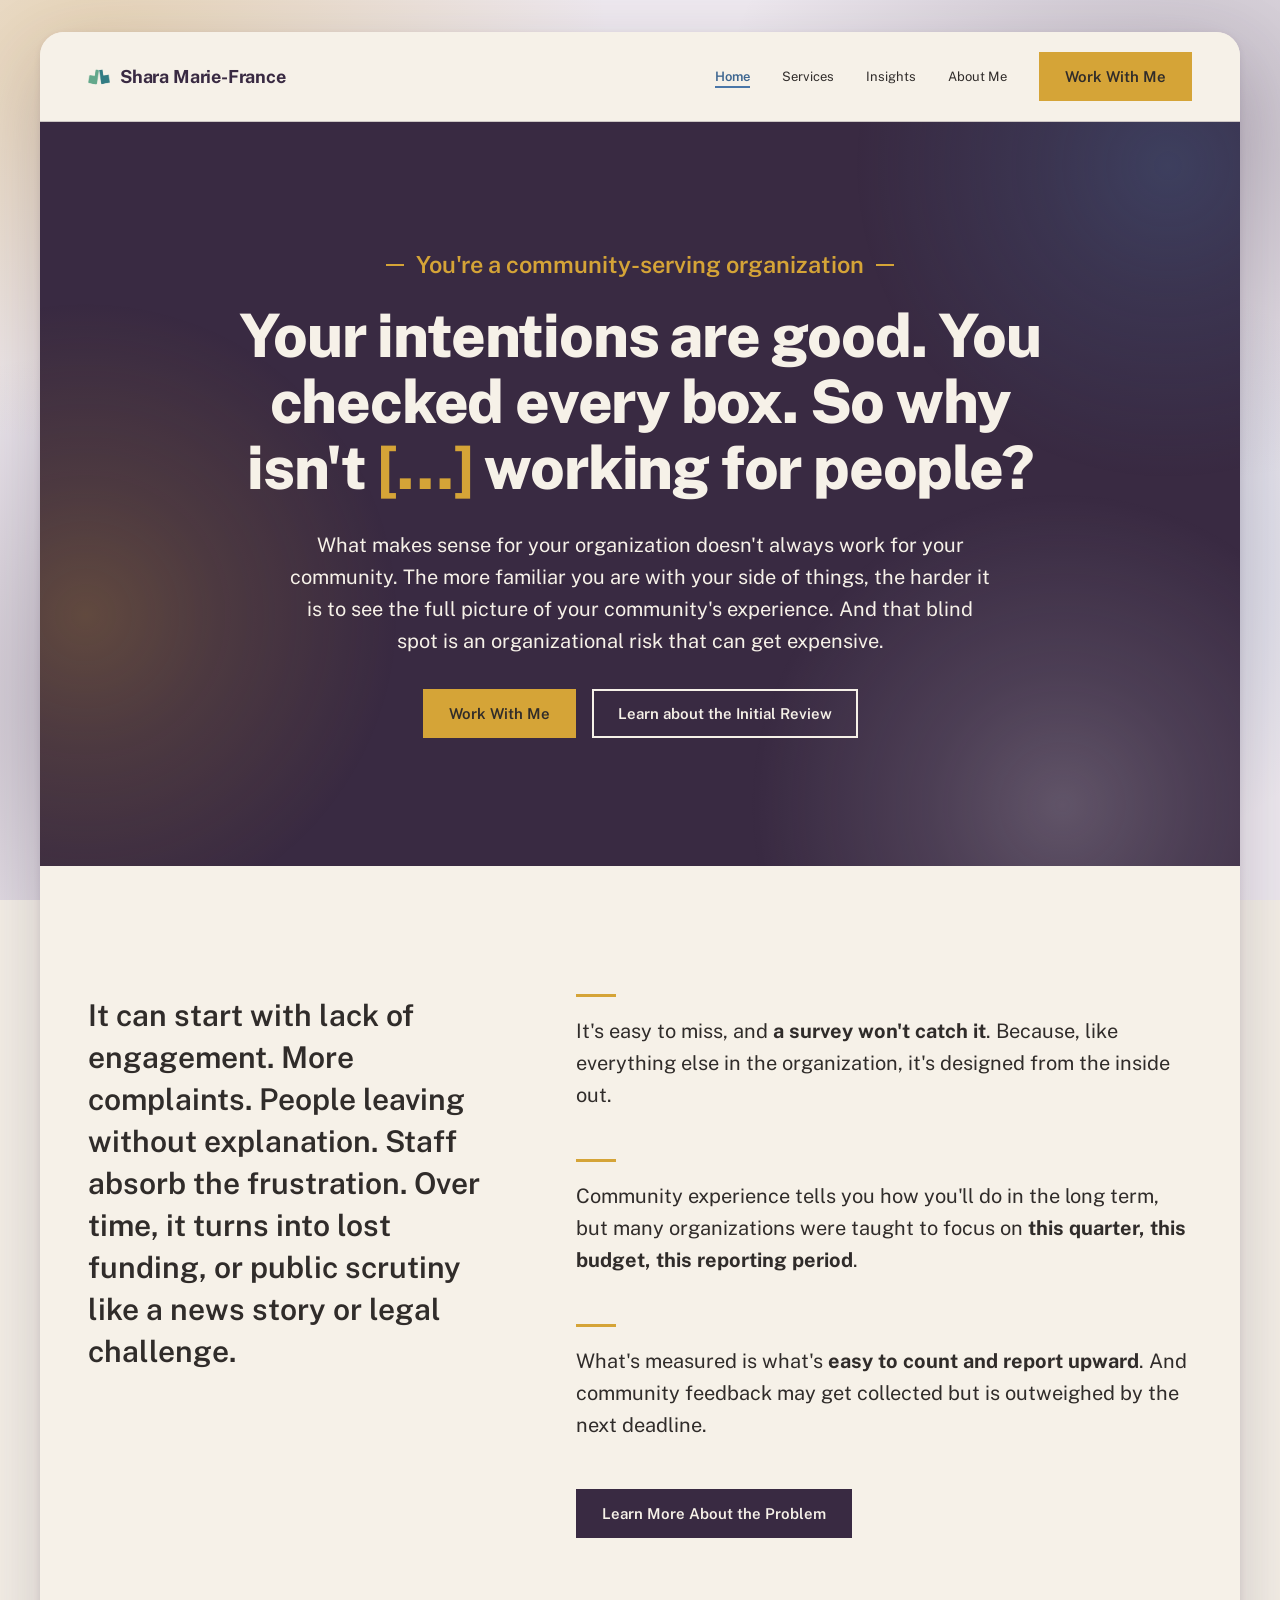
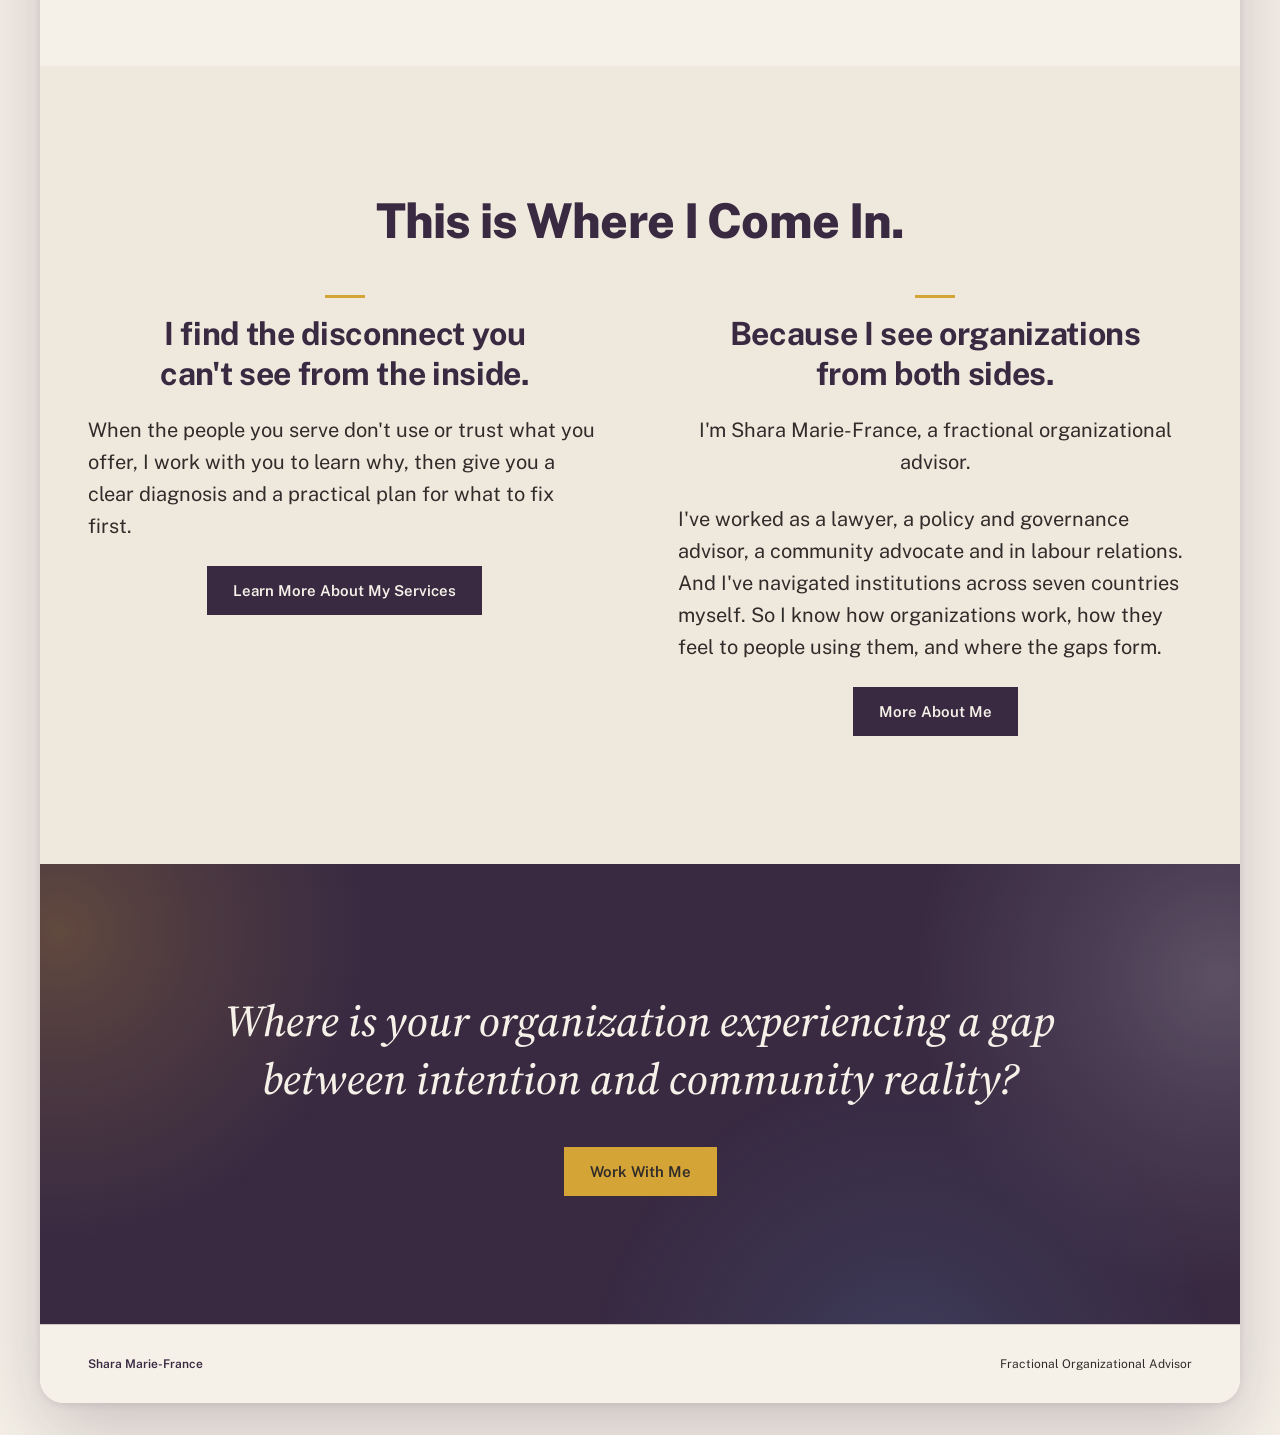
==== commit 35578516: "Services page: interactive How I Work, Initial Review, service cards, Jump to bar Intro statement, a" ====
--- a/index.html
+++ b/index.html
@@ -8,7 +8,7 @@
   <link rel="preconnect" href="https://fonts.googleapis.com">
   <link rel="preconnect" href="https://fonts.gstatic.com" crossorigin>
   <link rel="stylesheet" href="https://fonts.googleapis.com/css2?family=IBM+Plex+Mono:wght@400;500;600&family=Public+Sans:wght@400;500;600;700;800&family=Source+Serif+4:ital,wght@1,400;1,500;1,600&display=swap">
-  <link rel="stylesheet" href="css/styles.css?v=20261009k">
+  <link rel="stylesheet" href="css/styles.css?v=20261009p">
 </head>
 <body class="framed-page">
 
@@ -39,7 +39,7 @@
         <p class="home-body home-body--center load-in" style="--load-index: 2">What makes sense for your organization doesn't always work for your community. The more familiar you are with your side of things, the harder it is to see the full picture of your community's experience. And that blind spot is an organizational risk that can get expensive.</p>
         <div class="home-actions load-in" style="--load-index: 3">
           <a href="work-with-me.html" class="btn btn-accent">Work With Me</a>
-          <a href="services.html#alignment-review" class="btn btn-primary">Learn about the Alignment Review</a>
+          <a href="services.html#initial-review" class="btn btn-primary">Learn about the Initial Review</a>
         </div>
       </div>
     </section>
@@ -100,6 +100,6 @@
 
   </div><!-- /.page-frame -->
 
-  <script src="js/main.js?v=20261009k"></script>
+  <script src="js/main.js?v=20261009p"></script>
 </body>
 </html>
--- a/css/styles.css
+++ b/css/styles.css
@@ -413,6 +413,10 @@
 }
 
 @media (prefers-reduced-motion: reduce) {
+  html {
+    scroll-behavior: auto;
+  }
+
   .reveal,
   .card,
   .btn {
@@ -563,80 +567,19 @@
      anywhere from mobile up through ~900px tablet widths, not just below
      700px (see there for detail). */
 
-  /* The Alignment Review callout's stacking rule now lives in its own
-     @media (max-width: 1000px) block below, since 700px wasn't wide
-     enough a cutoff for its fixed 600px left panel — see there. */
-
   /* The Gap section's 4-card grid also lacked a mobile fallback —
      stack the cards into a single column below 700px. */
   .gap-grid {
     grid-template-columns: minmax(0, 1fr) !important;
   }
 
-  /* Longer CTA labels ("Learn about the Alignment Review") were forced
+  /* Longer CTA labels ("Learn about the Initial Review") were forced
      onto one nowrap line, which no longer fits a narrow column's
      padded width. Let button text wrap here; short labels are
      unaffected since they never reach a wrap point. */
   .btn {
     white-space: normal;
     text-align: center;
-  }
-
-  /* The About section's photo/text grid also lacked a mobile fallback —
-     stack the photo above the text below 700px. */
-  .about-grid {
-    grid-template-columns: minmax(0, 1fr) !important;
-  }
-
-  .about-photo-wrap {
-    padding: 0 24px !important;
-    border-right: none !important;
-    border-bottom: 1px solid var(--color-border);
-    order: 3;
-    margin-bottom: 24px;
-  }
-
-  /* The About photo needs to sit between the heading and the paragraph
-     at mobile widths, not above the whole text block — display:contents
-     on the text wrapper lets `order` interleave them. The
-     reveal/data-reveal scroll-fade moves from the wrapper (a `contents`
-     box has nothing to animate) onto each child individually instead
-     of firing once for the whole block. */
-  .about-text {
-    display: contents;
-  }
-
-  .about-heading {
-    order: 2;
-    padding: 0 24px;
-  }
-
-  /* about.html has no eyebrow above the heading (the page h1 already
-     says "About Me"), so the heading is the first item and carries a
-     little top spacing itself. */
-  .about-heading:first-child {
-    padding-top: 24px;
-  }
-
-  /* The About block uses a 24px mobile inset (the other pages' sections
-     keep 48px), so about.html's page title matches it and sits closer
-     to the heading below. */
-  .page-header--inset-24 {
-    padding-left: 24px !important;
-    padding-right: 24px !important;
-    padding-bottom: 8px !important;
-  }
-
-  .about-body {
-    order: 4;
-    padding: 0 24px;
-  }
-
-  /* On pages where the About block has no "More About Me" button after
-     the paragraph (about.html), the paragraph is the last item and needs
-     the bottom spacing the button's margin used to provide. */
-  .about-body:last-child {
-    padding-bottom: 40px;
   }
 
   /* A single long word in a large heading (e.g. "organizations",
@@ -673,22 +616,7 @@
   }
 }
 
-/* The Alignment Review callout's left panel is a fixed 600px (by design,
-   at full desktop widths) — but that leaves the right panel too little
-   room anywhere from ~700px up to ~1000px (tablet/small-desktop), where
-   it doesn't yet get the <700px mobile stack below. Give it the same
-   stacked treatment through that whole gap instead of just <700px. */
 @media (max-width: 1000px) {
-  .review-card {
-    flex-direction: column;
-  }
-
-  .review-card-left {
-    width: auto !important;
-    border-right: none !important;
-    border-bottom: 1px solid rgba(246, 241, 232, 0.15);
-  }
-
   /* The header's logo + 5-item nav row doesn't fit on one row below
      ~1000px — without this it doesn't overflow the page (flex items
      just shrink), but "Shara Marie-France" and "About Me" wrap awkwardly
@@ -824,16 +752,6 @@
   .how-i-work-grid {
     grid-template-columns: 1fr;
     gap: 40px;
-  }
-}
-
-/* about.html: the About section is the last thing before the footer, so
-   the photo would sit flush on the footer's top line. Give it breathing
-   room at desktop widths only (mobile already ends with its own spacing
-   under the paragraph). */
-@media (min-width: 701px) {
-  .about-grid--page-end {
-    padding-bottom: clamp(48px, 6vw, 96px);
   }
 }
 
@@ -1290,3 +1208,657 @@
     overflow: clip;
   }
 }
+
+/* ==========================================================================
+   about.html: two-column story page.
+   Desktop (900px+): ~35/65. LEFT = photo with the Expertise block directly
+   under it (same width, edge to edge), sticky near the top. RIGHT = all of
+   the copy as one continuous block. The copy comes first in the source so
+   the H1 is first for assistive tech and for the stacked narrow layout;
+   on desktop the aside is placed in the left column by the grid.
+   Gold is decorative (bars, dashes, underline); the one place gold is text
+   (the Expertise label) uses the text-safe #8A651F.
+   ========================================================================== */
+.about-page {
+  padding: 56px 48px clamp(48px, 6vw, 96px);
+}
+
+.about-page-grid {
+  display: grid;
+  grid-template-columns: minmax(0, 1fr);
+  gap: 40px;
+}
+
+.about-copy > :last-child {
+  margin-bottom: 0;
+}
+
+.about-lead {
+  margin: 20px 0 24px;
+}
+
+.about-photo {
+  aspect-ratio: 1 / 1;
+}
+
+.about-photo img {
+  display: block;
+  width: 100%;
+  height: 100%;
+  object-fit: cover;
+  object-position: 58% 28%;
+}
+
+.about-expertise {
+  margin-top: 36px;
+}
+
+@media (min-width: 900px) {
+  .about-page-grid {
+    grid-template-columns: minmax(0, 35fr) minmax(0, 65fr);
+    gap: clamp(40px, 6vw, 96px);
+    align-items: start;
+  }
+
+  .about-aside {
+    grid-column: 1;
+    grid-row: 1;
+  }
+
+  .about-copy {
+    grid-column: 2;
+    grid-row: 1;
+  }
+}
+
+/* Sticky only when the window is tall enough to show the whole column
+   (photo + Expertise); on a short window a sticky column taller than the
+   screen would hide its bottom items. It stays inside the grid, so it
+   never runs over the header or footer. */
+@media (min-width: 900px) and (min-height: 800px) {
+  .about-aside {
+    position: sticky;
+    top: 32px;
+  }
+}
+
+/* Narrow screens: one column, in reading order: H1, lead line, photo, the
+   paragraphs, then Expertise. The two column wrappers dissolve so their
+   children can be ordered individually. */
+@media (max-width: 899px) {
+  .about-page-grid {
+    display: flex;
+    flex-direction: column;
+    gap: 0;
+  }
+
+  .about-copy,
+  .about-aside {
+    display: contents;
+  }
+
+  .about-copy > h1 {
+    order: 1;
+  }
+
+  .about-copy > .about-lead {
+    order: 2;
+  }
+
+  .about-photo {
+    order: 3;
+    width: 100%;
+    max-width: 300px;
+    margin: 8px auto 32px;
+  }
+
+  .about-copy > .about-body,
+  .about-copy > .about-closing {
+    order: 4;
+  }
+
+  .about-expertise {
+    order: 5;
+    margin-top: 40px;
+  }
+}
+
+@media (max-width: 700px) {
+  .about-page {
+    padding: 32px 24px 40px;
+  }
+}
+
+.about-body {
+  margin: 0 0 24px;
+  font-size: 17px;
+  line-height: 1.6;
+  max-width: 62ch;
+  color: var(--color-text);
+}
+
+/* The two phrases emphasized in paragraph 2: semibold + a thin gold line. */
+.about-emph {
+  font-weight: 600;
+  text-decoration: underline;
+  text-decoration-color: var(--color-brand-accent);
+  text-decoration-thickness: 1.5px;
+  text-underline-offset: 4px;
+}
+
+/* Paragraph with a gold rule on its left: upright, semibold, not italic.
+   (Spacing between all paragraphs in the copy column is one even 24px, so
+   it reads as a single block.) */
+.about-quote {
+  padding-left: 20px;
+  border-left: 3px solid var(--color-brand-accent);
+  font-style: normal;
+  font-weight: 600;
+}
+
+/* Closing of the story: a little larger than body text, space between. */
+.about-closing {
+  margin: 0 0 24px;
+  max-width: 56ch;
+  font-size: 20px;
+  line-height: 1.55;
+  color: var(--color-text);
+}
+
+.about-label {
+  margin: 0 0 16px;
+  font-size: var(--fs-label);
+  font-weight: 500;
+  letter-spacing: 0.04em;
+  color: var(--color-brand-accent-text);
+}
+
+.about-list {
+  margin: 0;
+  padding: 0;
+  list-style: none;
+}
+
+.about-list li {
+  position: relative;
+  margin: 0 0 14px;
+  padding-left: 30px;
+  font-size: 17px;
+  line-height: 1.6;
+  color: var(--color-text);
+}
+
+.about-list li:last-child {
+  margin-bottom: 0;
+}
+
+/* Short gold dash instead of a bullet, flush with the text edge. */
+.about-list li::before {
+  content: '';
+  position: absolute;
+  left: 0;
+  top: 0.8em;
+  width: 18px;
+  height: 2px;
+  background: var(--color-brand-accent);
+}
+
+/* ==========================================================================
+   services.html: Jump-to bar, interactive How I Work, Initial Review
+   flagship, and the four service cards. Straight edges throughout; gold is
+   decorative (bars, dashes, underline) except the text-safe #8A651F.
+   ========================================================================== */
+
+/* ---- Services intro: same pattern as the homepage Problem section ----
+   Statement on the left (bold, upright, the Problem lead's size), the two
+   paragraphs on the right, top-aligned, about 40/60 from 900px up; one
+   column (statement first) below that. Left edge matches the page title. */
+.services-intro {
+  padding: 8px 48px 48px;
+}
+
+.services-intro-grid {
+  display: grid;
+  grid-template-columns: minmax(0, 1fr);
+  gap: 28px;
+}
+
+.services-intro-lead {
+  margin: 0;
+  font-size: clamp(1.375rem, 2.4vw, 1.875rem);
+  font-weight: 700;
+  font-style: normal;
+  line-height: 1.4;
+  color: var(--color-text);
+}
+
+.services-intro-body p {
+  max-width: 62ch;
+  margin: 0 0 20px;
+  font-size: 18px;
+  line-height: 1.6;
+  color: var(--color-text);
+}
+
+.services-intro-body p:last-child {
+  margin-bottom: 0;
+}
+
+@media (min-width: 900px) {
+  .services-intro-grid {
+    grid-template-columns: minmax(0, 2fr) minmax(0, 3fr);
+    gap: clamp(40px, 6vw, 96px);
+    align-items: start;
+  }
+}
+
+/* ---- Jump to bar ---- */
+.jump-bar {
+  display: flex;
+  flex-wrap: wrap;
+  align-items: center;
+  gap: 10px 16px;
+  padding: 14px 48px;
+  background: var(--color-background);
+  border-bottom: 1px solid var(--color-border);
+}
+
+.jump-label {
+  font-size: var(--fs-label);
+  font-weight: 500;
+  letter-spacing: 0.04em;
+  color: var(--color-text-muted);
+}
+
+.jump-list {
+  display: flex;
+  flex-wrap: wrap;
+  gap: 8px;
+  margin: 0;
+  padding: 0;
+  list-style: none;
+}
+
+/* Lighter than the main CTAs: thin border, no fill, small text. */
+.jump-link {
+  display: inline-flex;
+  align-items: center;
+  padding: 7px 14px;
+  font-size: 14px;
+  font-weight: 500;
+  line-height: 1.2;
+  color: var(--color-brand-primary);
+  text-decoration: none;
+  border: 1px solid var(--color-border-strong);
+  background: transparent;
+  transition: background-color var(--duration-fast) var(--ease-out),
+              border-color var(--duration-fast) var(--ease-out);
+}
+
+.jump-link:hover {
+  color: var(--color-brand-primary);
+  background: var(--color-brand-primary-tint);
+  border-color: var(--color-brand-primary);
+}
+
+/* The section currently in view: gold underline. */
+.jump-link[aria-current="true"] {
+  border-color: var(--color-brand-primary);
+  text-decoration: underline;
+  text-decoration-color: var(--color-brand-accent);
+  text-decoration-thickness: 2px;
+  text-underline-offset: 5px;
+}
+
+/* Jump targets leave room so they aren't hidden under the sticky bar. */
+.jump-target {
+  scroll-margin-top: 16px;
+}
+
+.anchor-alias {
+  display: block;
+  height: 0;
+}
+
+@media (min-width: 900px) {
+  .jump-bar {
+    position: sticky;
+    top: 0;
+    z-index: 20;
+  }
+
+  .jump-target {
+    scroll-margin-top: 104px;
+  }
+}
+
+/* Between 900 and 1099px the bar can wrap to two rows (up to ~128px tall),
+   so jumped-to sections need a bigger offset to stay clear of it. */
+@media (min-width: 900px) and (max-width: 1099px) {
+  .jump-target {
+    scroll-margin-top: 152px;
+  }
+}
+
+@media (max-width: 700px) {
+  .jump-bar {
+    padding: 12px 24px;
+  }
+}
+
+/* ---- How I Work: each stage is a button that opens a panel ---- */
+.fw-row.stage {
+  align-items: flex-start;
+  width: 100%;
+}
+
+.stage-toggle {
+  position: relative;
+  display: block;
+  width: 100%;
+  margin: 0;
+  padding: 0 36px 0 0;
+  font: inherit;
+  color: inherit;
+  text-align: left;
+  background: none;
+  border: 0;
+  cursor: pointer;
+}
+
+.stage-toggle .fw-card-title,
+.stage-toggle .fw-card-question {
+  display: block;
+}
+
+/* Plus that turns into a minus when the stage is open. */
+.stage-toggle-icon {
+  position: absolute;
+  top: 4px;
+  right: 2px;
+  width: 16px;
+  height: 16px;
+  color: var(--color-text-muted);
+}
+
+.stage-toggle-icon::before,
+.stage-toggle-icon::after {
+  content: '';
+  position: absolute;
+  left: 0;
+  top: 7px;
+  width: 16px;
+  height: 2px;
+  background: currentColor;
+  transition: transform var(--duration-base) var(--ease-out);
+}
+
+.stage-toggle-icon::after {
+  transform: rotate(90deg);
+}
+
+.stage.is-open .stage-toggle-icon::after {
+  transform: rotate(0deg);
+}
+
+.stage-toggle:hover .stage-toggle-icon {
+  color: var(--color-brand-primary);
+}
+
+.stage.is-open {
+  border-color: var(--color-border-strong);
+}
+
+/* Panel: always in the HTML. Collapses only when JavaScript is running
+   (html.js); the grid-rows trick animates height without measuring it. */
+.stage-panel {
+  display: grid;
+  grid-template-rows: 1fr;
+}
+
+.stage-panel-inner {
+  min-height: 0;
+  overflow: hidden;
+}
+
+.stage-panel-inner p {
+  margin: 0;
+  padding-top: 14px;
+  font-size: 15px;
+  line-height: 1.55;
+  color: var(--color-text);
+}
+
+.js .stage-panel {
+  transition: grid-template-rows var(--duration-base) var(--ease-out),
+              opacity var(--duration-base) var(--ease-out),
+              visibility 0s;
+}
+
+.js .stage:not(.is-open) .stage-panel {
+  grid-template-rows: 0fr;
+  opacity: 0;
+  visibility: hidden;
+  transition: grid-template-rows var(--duration-base) var(--ease-out),
+              opacity var(--duration-fast) var(--ease-out),
+              visibility 0s linear var(--duration-base);
+}
+
+/* Highlight the matching part of the iceberg (set by main.js on the grid):
+   Understand = the visible tip, Diagnose = what is underneath, Change =
+   the waterline between them. */
+.iceberg-tip,
+.iceberg-mass,
+.iceberg-line,
+.iceberg-label {
+  transition: opacity var(--duration-base) var(--ease-out),
+              stroke-width var(--duration-base) var(--ease-out);
+}
+
+.how-i-work-grid[data-active="understand"] .iceberg-mass,
+.how-i-work-grid[data-active="understand"] .iceberg-label--below,
+.how-i-work-grid[data-active="diagnose"] .iceberg-tip,
+.how-i-work-grid[data-active="diagnose"] .iceberg-label--above {
+  opacity: 0.3;
+}
+
+.how-i-work-grid[data-active="change"] .iceberg-line {
+  stroke: var(--diagram-ochre);
+  stroke-width: 12;
+}
+
+@media (prefers-reduced-motion: reduce) {
+  .jump-link,
+  .stage-toggle-icon::before,
+  .stage-toggle-icon::after,
+  .js .stage-panel,
+  .js .stage:not(.is-open) .stage-panel,
+  .iceberg-tip,
+  .iceberg-mass,
+  .iceberg-line,
+  .iceberg-label {
+    transition: none !important;
+  }
+}
+
+/* ---- Services: one shared block for the flagship and the four cards ----
+   .service-block is the layout and the type, used by all five. Intro column
+   (name + opener) on the left, body column (explanation, the gold-ruled
+   "You leave with" paragraph, then the button) on the right from 900px up;
+   stacked below that. Modifiers only change color:
+     --flagship  aubergine, on-dark (yellow button, "Flagship Offer" label)
+     --card      light surface, thin border, gold bar across the top
+   Straight edges throughout. */
+.service-section {
+  padding: 8px 48px clamp(48px, 6vw, 96px);
+}
+
+.service-stack {
+  display: flex;
+  flex-direction: column;
+  gap: 32px;
+}
+
+.service-block {
+  --sb-bg: var(--color-surface);
+  --sb-border: var(--color-border);
+  --sb-rule: var(--color-border);
+  --sb-heading: var(--color-brand-primary);
+  --sb-opener: var(--color-brand-primary);
+  --sb-body: var(--color-text);
+  --sb-strong: var(--color-text);
+  position: relative;
+  display: grid;
+  grid-template-columns: minmax(0, 1fr);
+  background: var(--sb-bg);
+  border: 1px solid var(--sb-border);
+}
+
+.service-block--flagship {
+  --sb-bg: var(--color-brand-primary);
+  --sb-border: var(--color-brand-primary);
+  --sb-rule: color-mix(in srgb, var(--color-background) 15%, transparent);
+  --sb-heading: var(--color-background);
+  --sb-opener: var(--color-background);
+  --sb-body: color-mix(in srgb, var(--color-background) 90%, transparent);
+  --sb-strong: var(--color-background);
+  color: var(--color-background);
+}
+
+.service-block-intro,
+.service-block-body {
+  padding: 40px 32px;
+}
+
+.service-block-intro {
+  border-bottom: 1px solid var(--sb-rule);
+}
+
+.service-block-label {
+  margin: 0 0 20px;
+  color: var(--color-brand-accent);
+}
+
+.service-block h2 {
+  max-width: 18ch;
+  margin: 0 0 24px;
+  font-size: 34px;
+  line-height: 1.15;
+  letter-spacing: -0.01em;
+  color: var(--sb-heading);
+}
+
+.service-block-opener {
+  margin: 0;
+  font-size: clamp(1.25rem, 1.05rem + 0.8vw, 1.5rem);
+  font-weight: 600;
+  line-height: 1.35;
+  color: var(--sb-opener);
+}
+
+.service-block-body {
+  display: flex;
+  flex-direction: column;
+  align-items: flex-start;
+  gap: 20px;
+}
+
+.service-block-body p {
+  margin: 0;
+  font-size: 16px;
+  line-height: 1.6;
+  color: var(--sb-body);
+}
+
+/* "You leave with / You get": set apart with a gold rule on the left. */
+.service-block-body .service-block-outcome {
+  padding-left: 20px;
+  border-left: 3px solid var(--color-brand-accent);
+  font-weight: 500;
+  color: var(--sb-strong);
+}
+
+.service-block-body .btn {
+  margin-top: 4px;
+}
+
+@media (min-width: 900px) {
+  .service-block {
+    grid-template-columns: minmax(0, 5fr) minmax(0, 7fr);
+  }
+
+  .service-block-intro,
+  .service-block-body {
+    padding: 48px;
+  }
+
+  .service-block-intro {
+    border-bottom: 0;
+    border-right: 1px solid var(--sb-rule);
+  }
+}
+
+@media (max-width: 700px) {
+  .service-section {
+    padding: 8px 24px 40px;
+  }
+
+  .service-block-intro,
+  .service-block-body {
+    padding: 32px 24px;
+  }
+}
+
+/* The five blocks are jump targets, so they fade in without the usual 28px
+   lift: a transform would change where the browser lands (by 28px) when you
+   jump to a block that hasn't revealed yet, because it scrolls to where the
+   block sits at that moment and the block then slides up. */
+.service-block.reveal {
+  transform: none;
+}
+
+/* Cards: gold bar across the top (over the border), no lift on hover, just
+   a stronger bar. */
+.service-block--card:hover {
+  border-color: var(--color-border-strong);
+}
+
+.service-block--card::before {
+  content: '';
+  position: absolute;
+  top: -1px;
+  left: -1px;
+  right: -1px;
+  height: 4px;
+  background: var(--color-brand-accent);
+  transition: height var(--duration-base) var(--ease-out);
+}
+
+.service-block--card:hover::before,
+.service-block--card:focus-within::before {
+  height: 8px;
+}
+
+/* Arriving from the Jump-to bar (or a link): the gold bar swells once and
+   settles, very subtly. With reduced motion it simply stays a bit thicker. */
+@keyframes service-bar-pulse {
+  0% { height: 4px; }
+  35% { height: 10px; }
+  100% { height: 4px; }
+}
+
+@media (prefers-reduced-motion: no-preference) {
+  .service-block--card:target::before {
+    animation: service-bar-pulse 2.2s ease-out 0.35s;
+  }
+}
+
+@media (prefers-reduced-motion: reduce) {
+  .service-block--card:target::before {
+    height: 8px;
+  }
+
+  .service-block--card::before {
+    transition: none !important;
+  }
+}
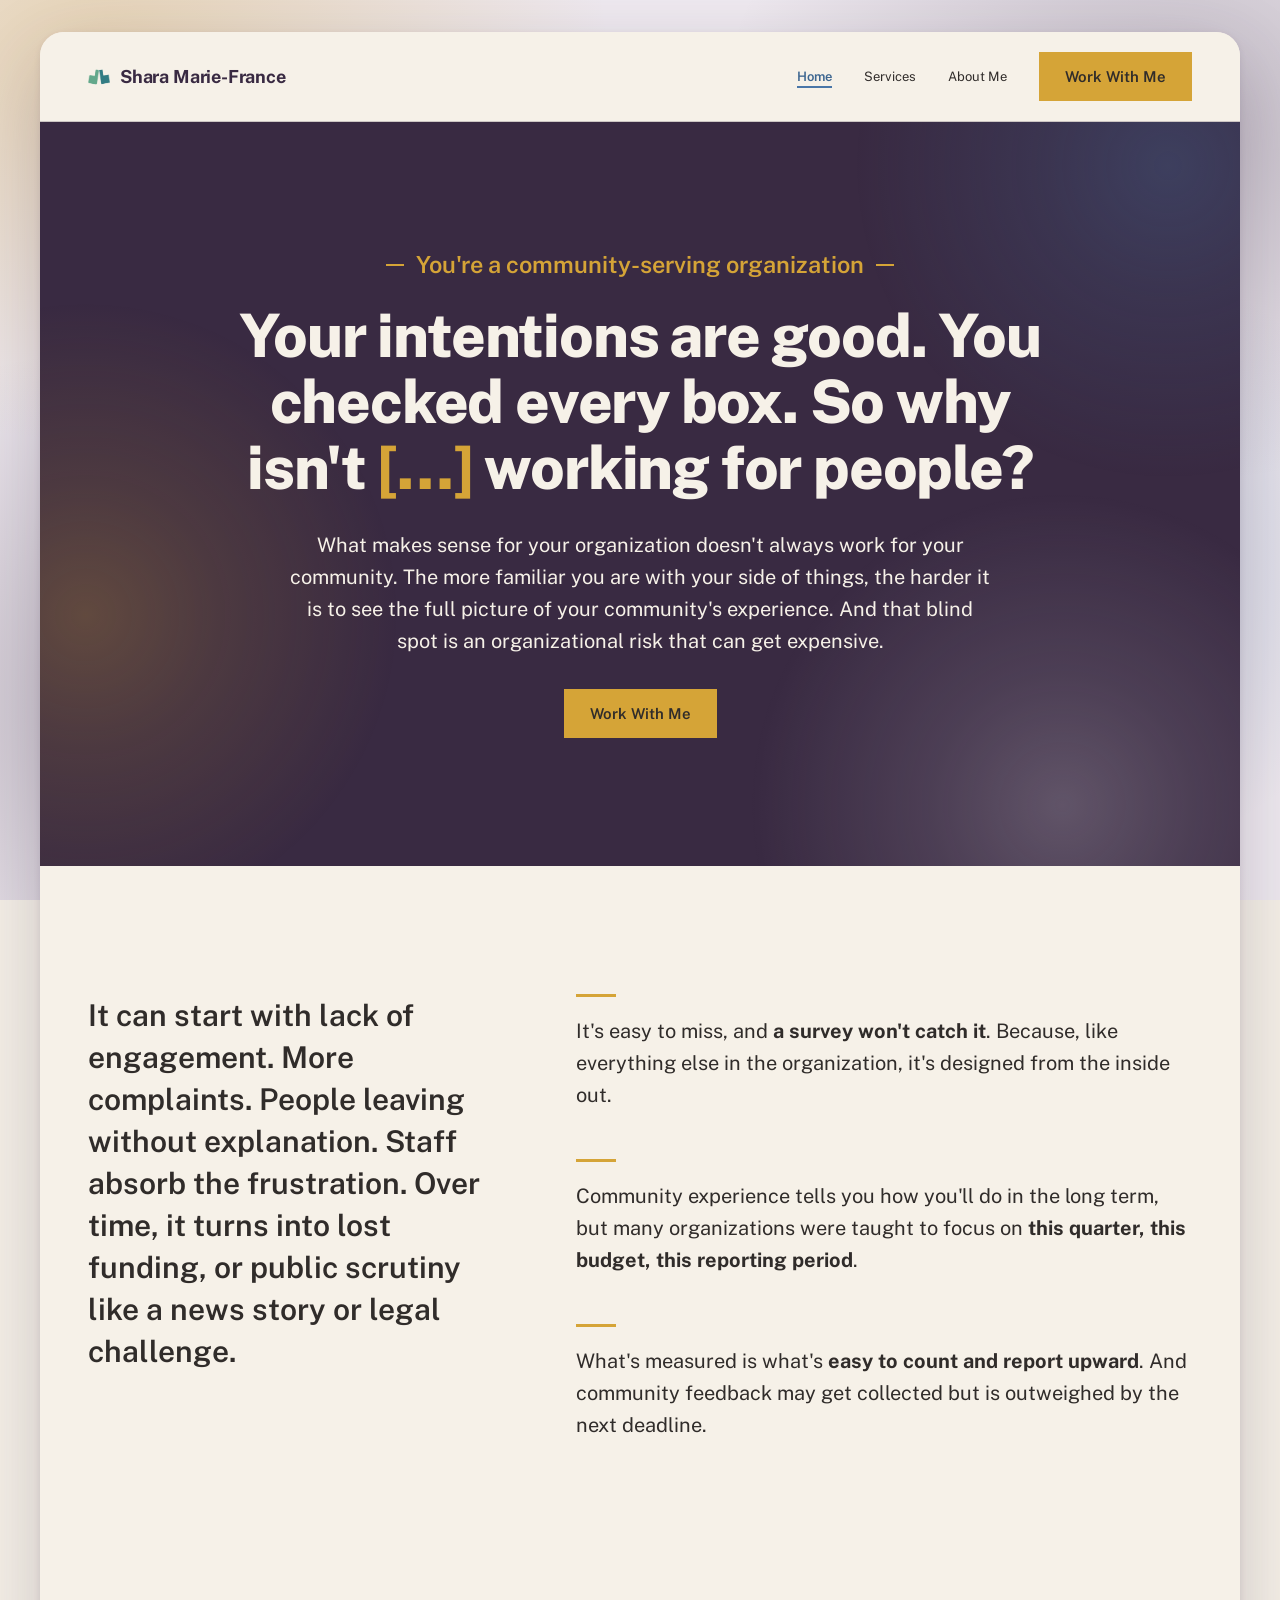
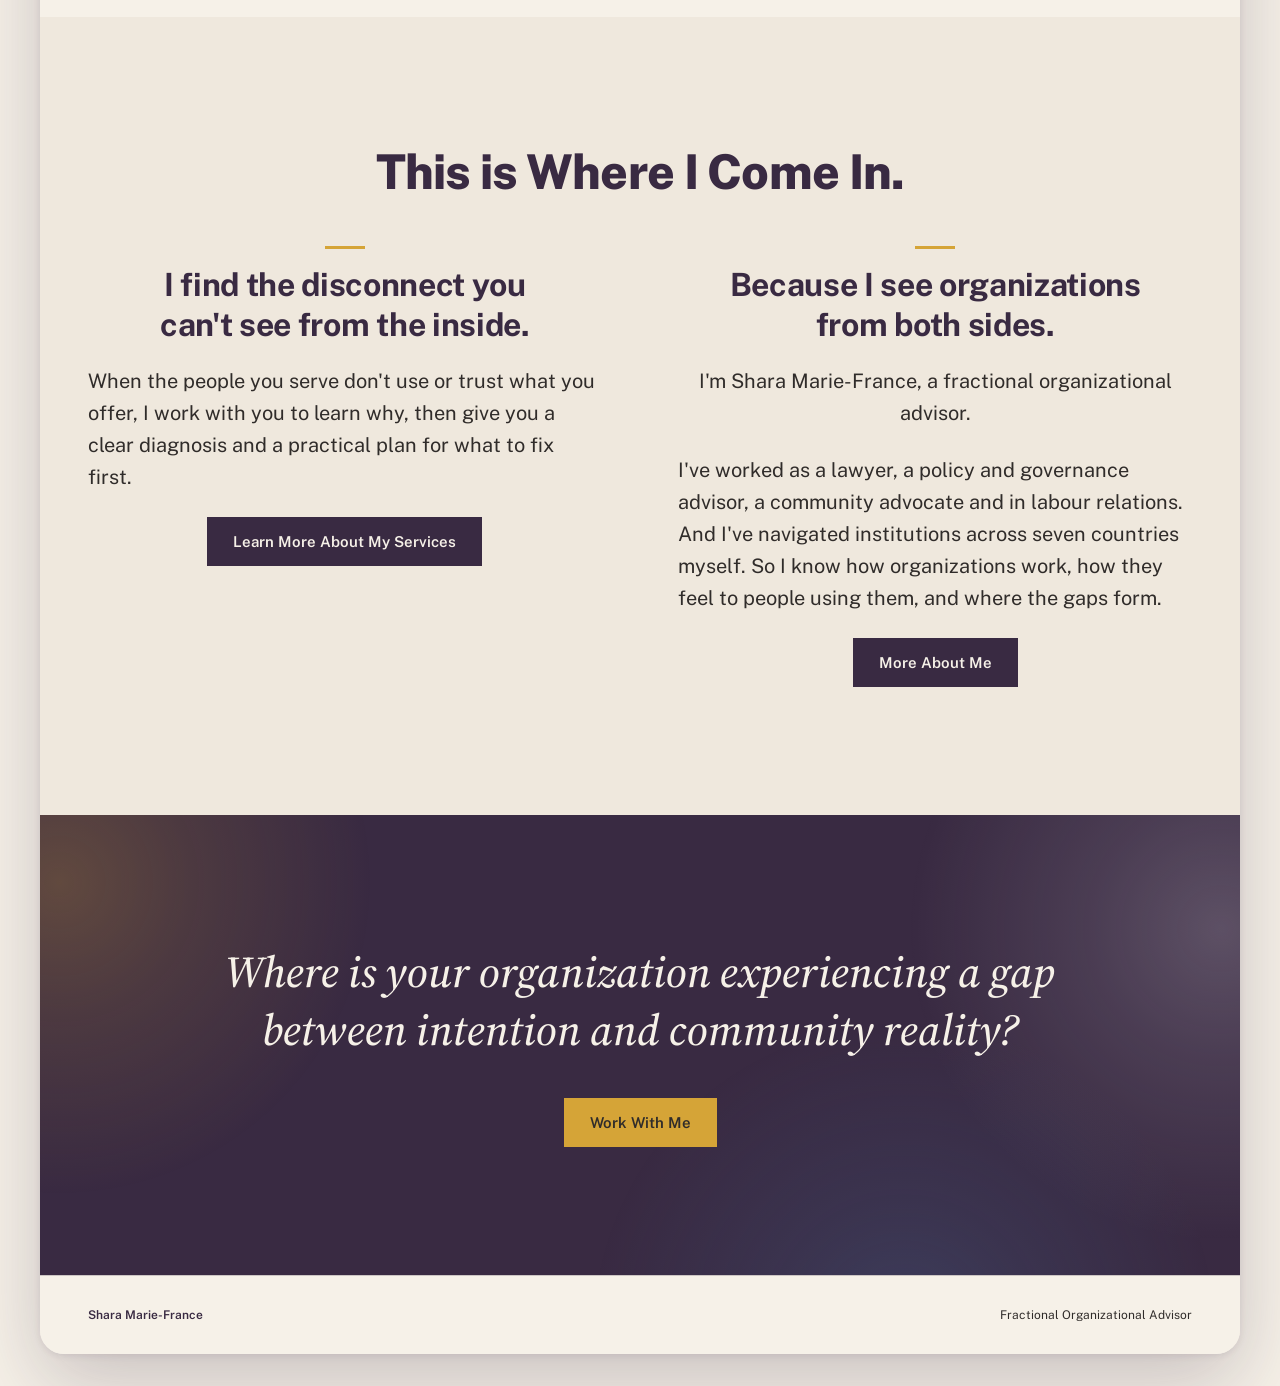
==== commit 4ed480d1: "Cache-bust: bump ?v= on the stylesheet and script links on every page Co-Authored-By: Claude Sonnet " ====
--- a/index.html
+++ b/index.html
@@ -8,7 +8,7 @@
   <link rel="preconnect" href="https://fonts.googleapis.com">
   <link rel="preconnect" href="https://fonts.gstatic.com" crossorigin>
   <link rel="stylesheet" href="https://fonts.googleapis.com/css2?family=IBM+Plex+Mono:wght@400;500;600&family=Public+Sans:wght@400;500;600;700;800&family=Source+Serif+4:ital,wght@1,400;1,500;1,600&display=swap">
-  <link rel="stylesheet" href="css/styles.css?v=20261009p">
+  <link rel="stylesheet" href="css/styles.css?v=20261010d">
 </head>
 <body class="framed-page">
 
@@ -23,7 +23,6 @@
     <nav class="site-nav" style="display: flex; align-items: center; gap: 32px">
       <a href="index.html" class="nav-link" aria-current="page" style="font-size: 13px; text-decoration: none; color: var(--color-text)">Home</a>
       <a href="services.html" class="nav-link" style="font-size: 13px; text-decoration: none; color: var(--color-text)">Services</a>
-      <a href="insights.html" class="nav-link" style="font-size: 13px; text-decoration: none; color: var(--color-text)">Insights</a>
       <a href="about.html" class="nav-link" style="font-size: 13px; text-decoration: none; color: var(--color-text)">About Me</a>
       <a href="work-with-me.html" class="btn btn-accent" style="white-space: nowrap;">Work With Me</a>
     </nav>
@@ -39,7 +38,6 @@
         <p class="home-body home-body--center load-in" style="--load-index: 2">What makes sense for your organization doesn't always work for your community. The more familiar you are with your side of things, the harder it is to see the full picture of your community's experience. And that blind spot is an organizational risk that can get expensive.</p>
         <div class="home-actions load-in" style="--load-index: 3">
           <a href="work-with-me.html" class="btn btn-accent">Work With Me</a>
-          <a href="services.html#initial-review" class="btn btn-primary">Learn about the Initial Review</a>
         </div>
       </div>
     </section>
@@ -54,9 +52,6 @@
           <p class="home-body problem-item reveal" data-reveal>It's easy to miss, and <span class="problem-bold">a survey won't catch it</span>. Because, like everything else in the organization, it's designed from the inside out.</p>
           <p class="home-body problem-item reveal" data-reveal>Community experience tells you how you'll do in the long term, but many organizations were taught to focus on <span class="problem-bold">this quarter, this budget, this reporting period</span>.</p>
           <p class="home-body problem-item reveal" data-reveal>What's measured is what's <span class="problem-bold">easy to count and report upward</span>. And community feedback may get collected but is outweighed by the next deadline.</p>
-          <div class="home-actions reveal" data-reveal style="margin-top: 8px">
-            <a href="insights.html" class="btn btn-primary">Learn More About the Problem</a>
-          </div>
         </div>
       </div>
     </section>
@@ -100,6 +95,6 @@
 
   </div><!-- /.page-frame -->
 
-  <script src="js/main.js?v=20261009p"></script>
+  <script src="js/main.js?v=20261010d"></script>
 </body>
 </html>
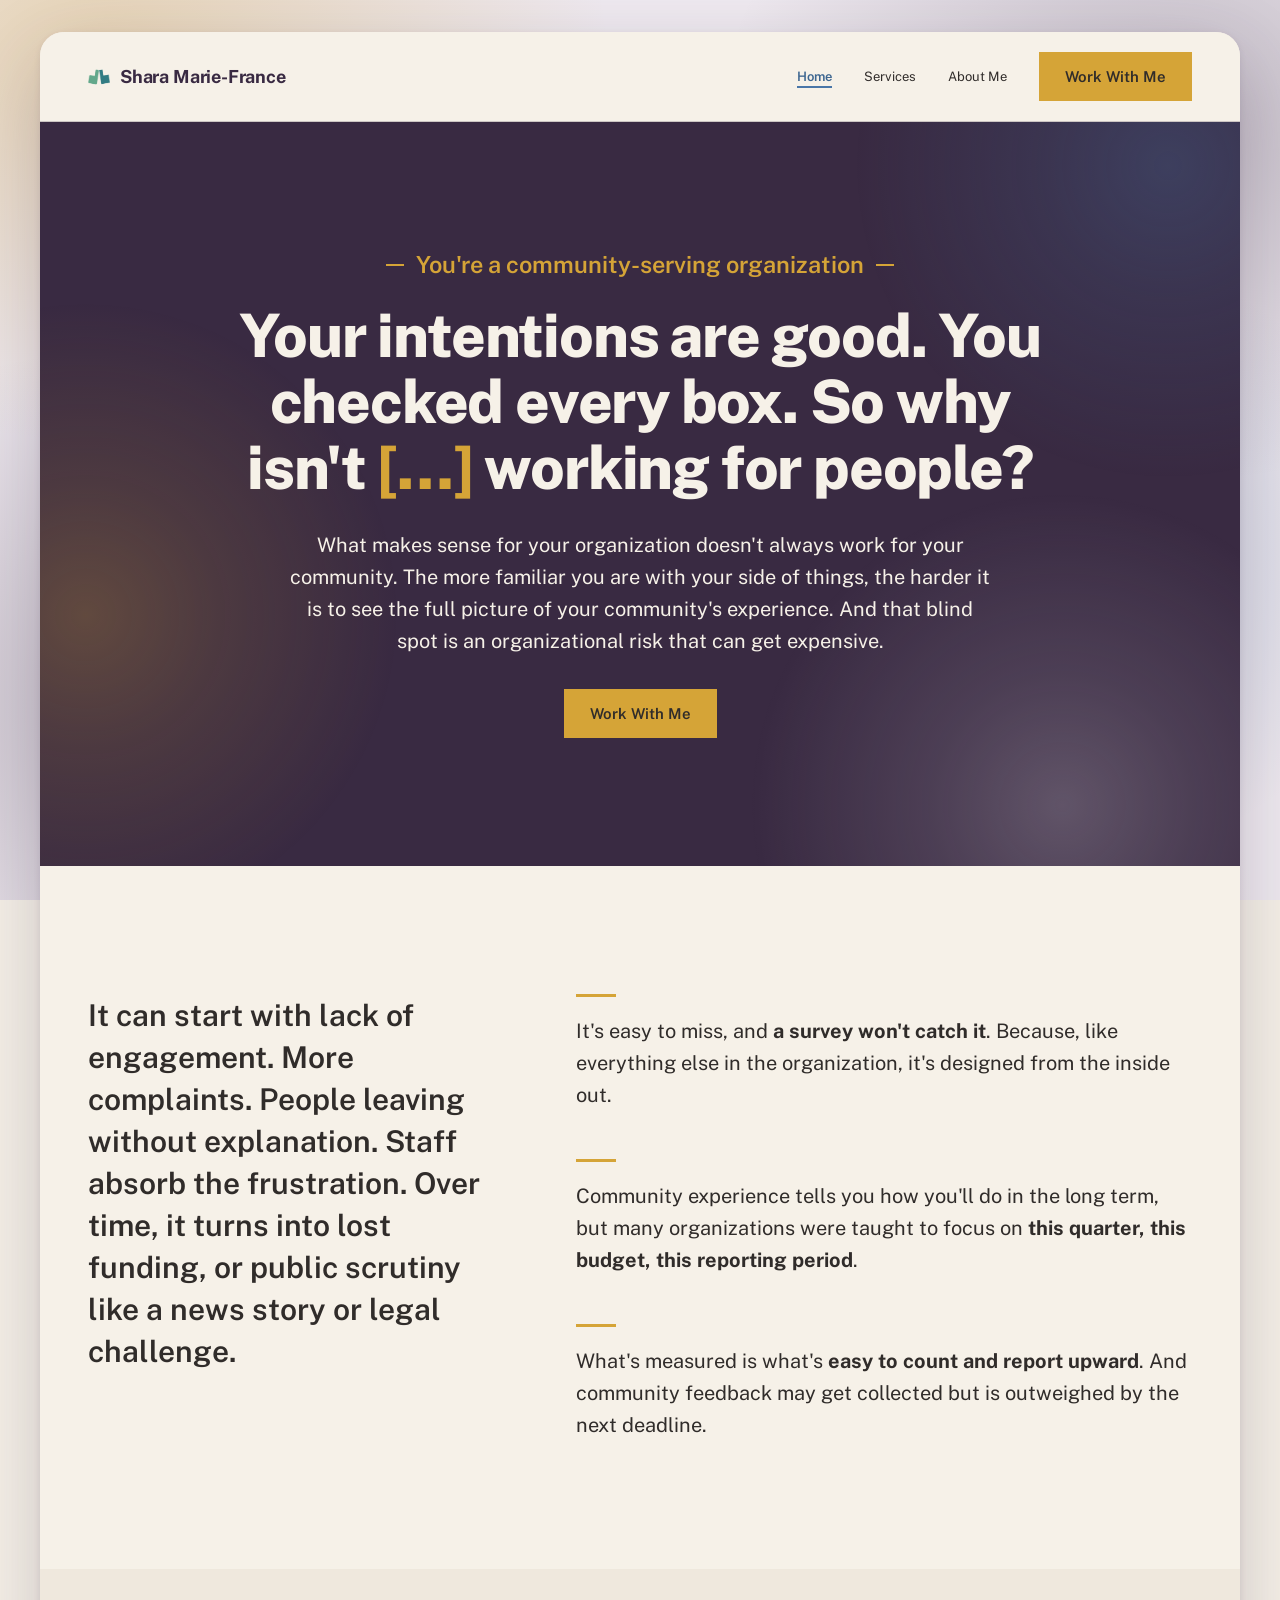
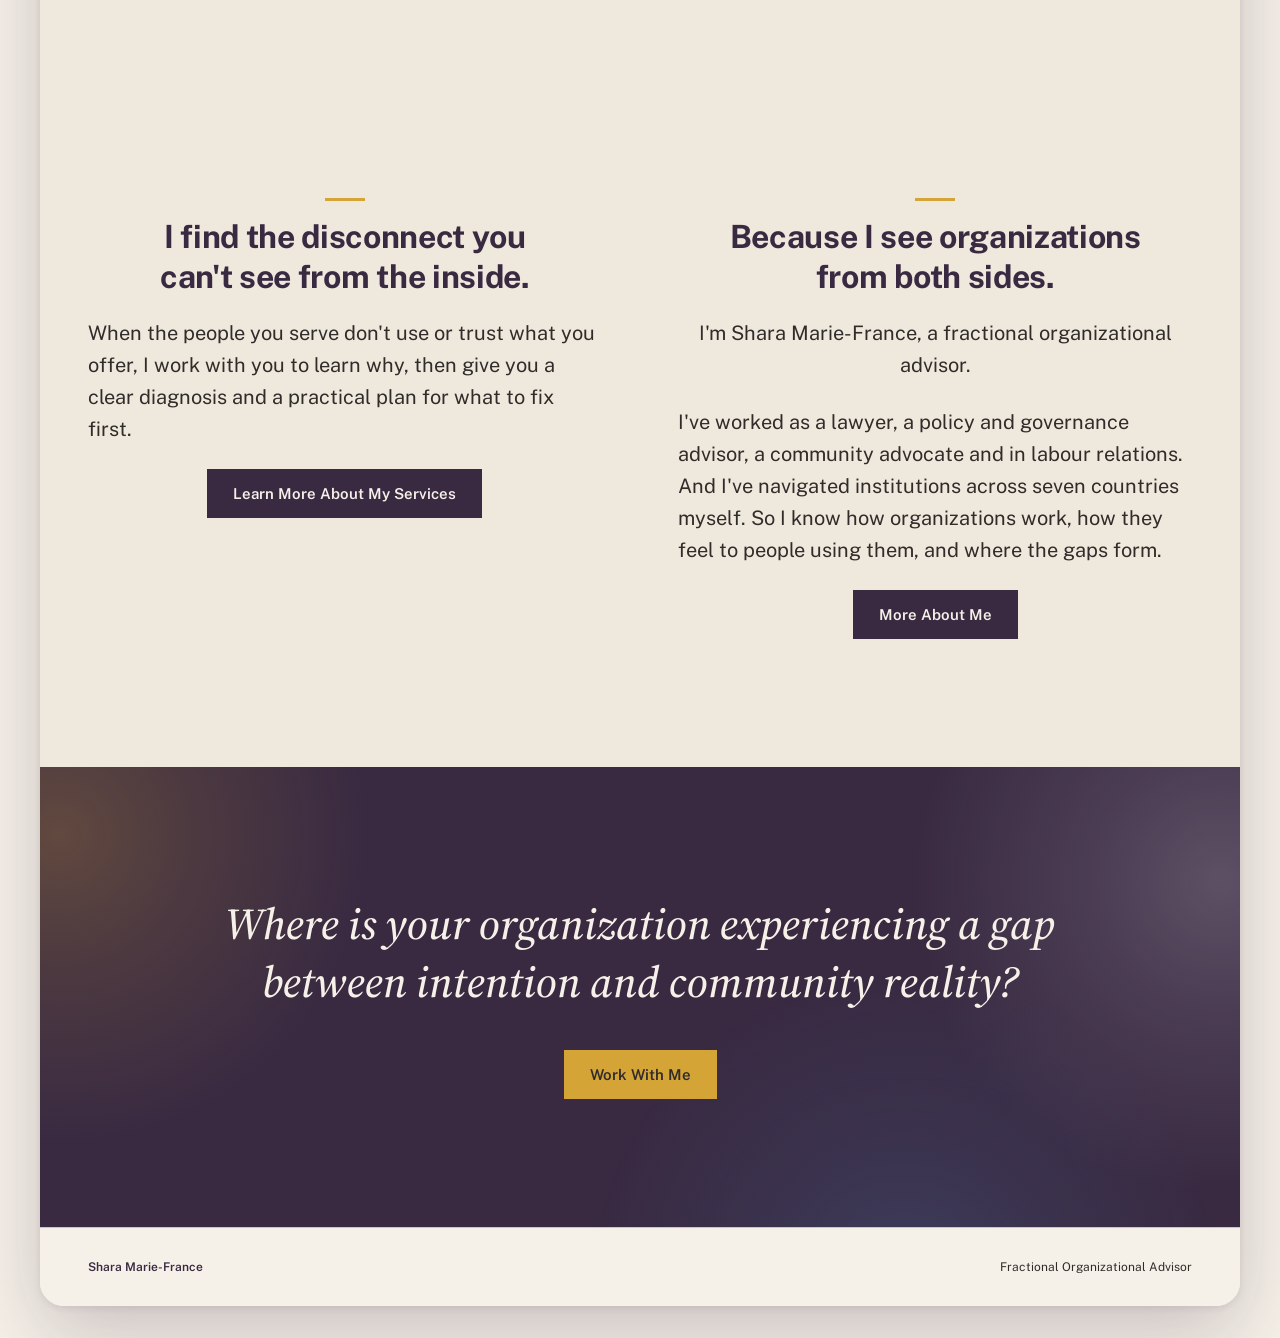
==== commit 7e85db72: "Home page: remove CTAs; hide Insights page (noindex, removed from nav) Removes the hero "Learn about" ====
--- a/index.html
+++ b/index.html
@@ -8,7 +8,7 @@
   <link rel="preconnect" href="https://fonts.googleapis.com">
   <link rel="preconnect" href="https://fonts.gstatic.com" crossorigin>
   <link rel="stylesheet" href="https://fonts.googleapis.com/css2?family=IBM+Plex+Mono:wght@400;500;600&family=Public+Sans:wght@400;500;600;700;800&family=Source+Serif+4:ital,wght@1,400;1,500;1,600&display=swap">
-  <link rel="stylesheet" href="css/styles.css?v=20261010d">
+  <link rel="stylesheet" href="css/styles.css?v=20261009p">
 </head>
 <body class="framed-page">
 
@@ -95,6 +95,6 @@
 
   </div><!-- /.page-frame -->
 
-  <script src="js/main.js?v=20261010d"></script>
+  <script src="js/main.js?v=20261009p"></script>
 </body>
 </html>
--- a/css/styles.css
+++ b/css/styles.css
@@ -1121,6 +1121,11 @@
   margin: 0 0 clamp(36px, 4vw, 48px);
 }
 
+/* The right column ends cleanly after its last paragraph: no trailing gap. */
+.problem-body > :last-child {
+  margin-bottom: 0;
+}
+
 .problem-item::before,
 .home-block-title::before {
   content: '';
@@ -1401,6 +1406,78 @@
   width: 18px;
   height: 2px;
   background: var(--color-brand-accent);
+}
+
+/* ==========================================================================
+   Sticky site header (all pages). position: sticky works here because no
+   ancestor is a scroll container: .page-frame uses overflow: clip, which
+   (unlike hidden/auto) does not break it. The real height is measured in
+   js/main.js into --header-height; the values below are only the starting
+   point before that runs.
+   ========================================================================== */
+:root {
+  --header-height: 90px;
+  --jump-bar-height: 61px;
+}
+
+@media (max-width: 1000px) {
+  :root {
+    --header-height: 112px;
+  }
+}
+
+@media (max-width: 700px) {
+  :root {
+    --header-height: 73px;
+  }
+}
+
+.site-header {
+  position: sticky;
+  top: 0;
+  z-index: 100;
+  background-color: var(--color-background);
+  transition: box-shadow var(--duration-fast) var(--ease-out);
+}
+
+/* Once the page has scrolled a little (class toggled in main.js). */
+.site-header.is-scrolled {
+  box-shadow: 0 2px 14px color-mix(in srgb, var(--color-brand-primary) 10%, transparent);
+}
+
+/* Every anchor target keeps clear of the header. (The services sections add
+   the Jump-to bar's height on top of this, further down.) */
+[id] {
+  scroll-margin-top: calc(var(--header-height) + 16px);
+}
+
+/* Phones: a compact header. Same links, same wrapping; just tighter, so the
+   sticky bar stays about two short rows instead of three. */
+@media (max-width: 700px) {
+  .site-header {
+    padding: 8px 16px !important;
+    row-gap: 2px !important;
+  }
+
+  .site-nav {
+    gap: 0 12px !important;
+  }
+
+  .site-nav .nav-link {
+    font-size: 12px !important;
+    padding: 9px 0;
+  }
+
+  .site-header .btn {
+    padding: 7px 10px;
+    font-size: 12px;
+  }
+}
+
+@media (prefers-reduced-motion: reduce) {
+  .site-header {
+    transition: none !important;
+  }
 }
 
 /* ==========================================================================
@@ -1510,33 +1587,23 @@
   text-underline-offset: 5px;
 }
 
-/* Jump targets leave room so they aren't hidden under the sticky bar. */
-.jump-target {
-  scroll-margin-top: 16px;
-}
-
 .anchor-alias {
   display: block;
   height: 0;
 }
 
+/* From 900px the bar is sticky, directly under the site header. A jumped-to
+   section has to clear BOTH, so its offset is header + bar + a little air.
+   Both heights are live CSS variables (see "Sticky site header" above). */
 @media (min-width: 900px) {
   .jump-bar {
     position: sticky;
-    top: 0;
-    z-index: 20;
+    top: var(--header-height);
+    z-index: 90;
   }
 
   .jump-target {
-    scroll-margin-top: 104px;
-  }
-}
-
-/* Between 900 and 1099px the bar can wrap to two rows (up to ~128px tall),
-   so jumped-to sections need a bigger offset to stay clear of it. */
-@media (min-width: 900px) and (max-width: 1099px) {
-  .jump-target {
-    scroll-margin-top: 152px;
+    scroll-margin-top: calc(var(--header-height) + var(--jump-bar-height) + 16px);
   }
 }
 
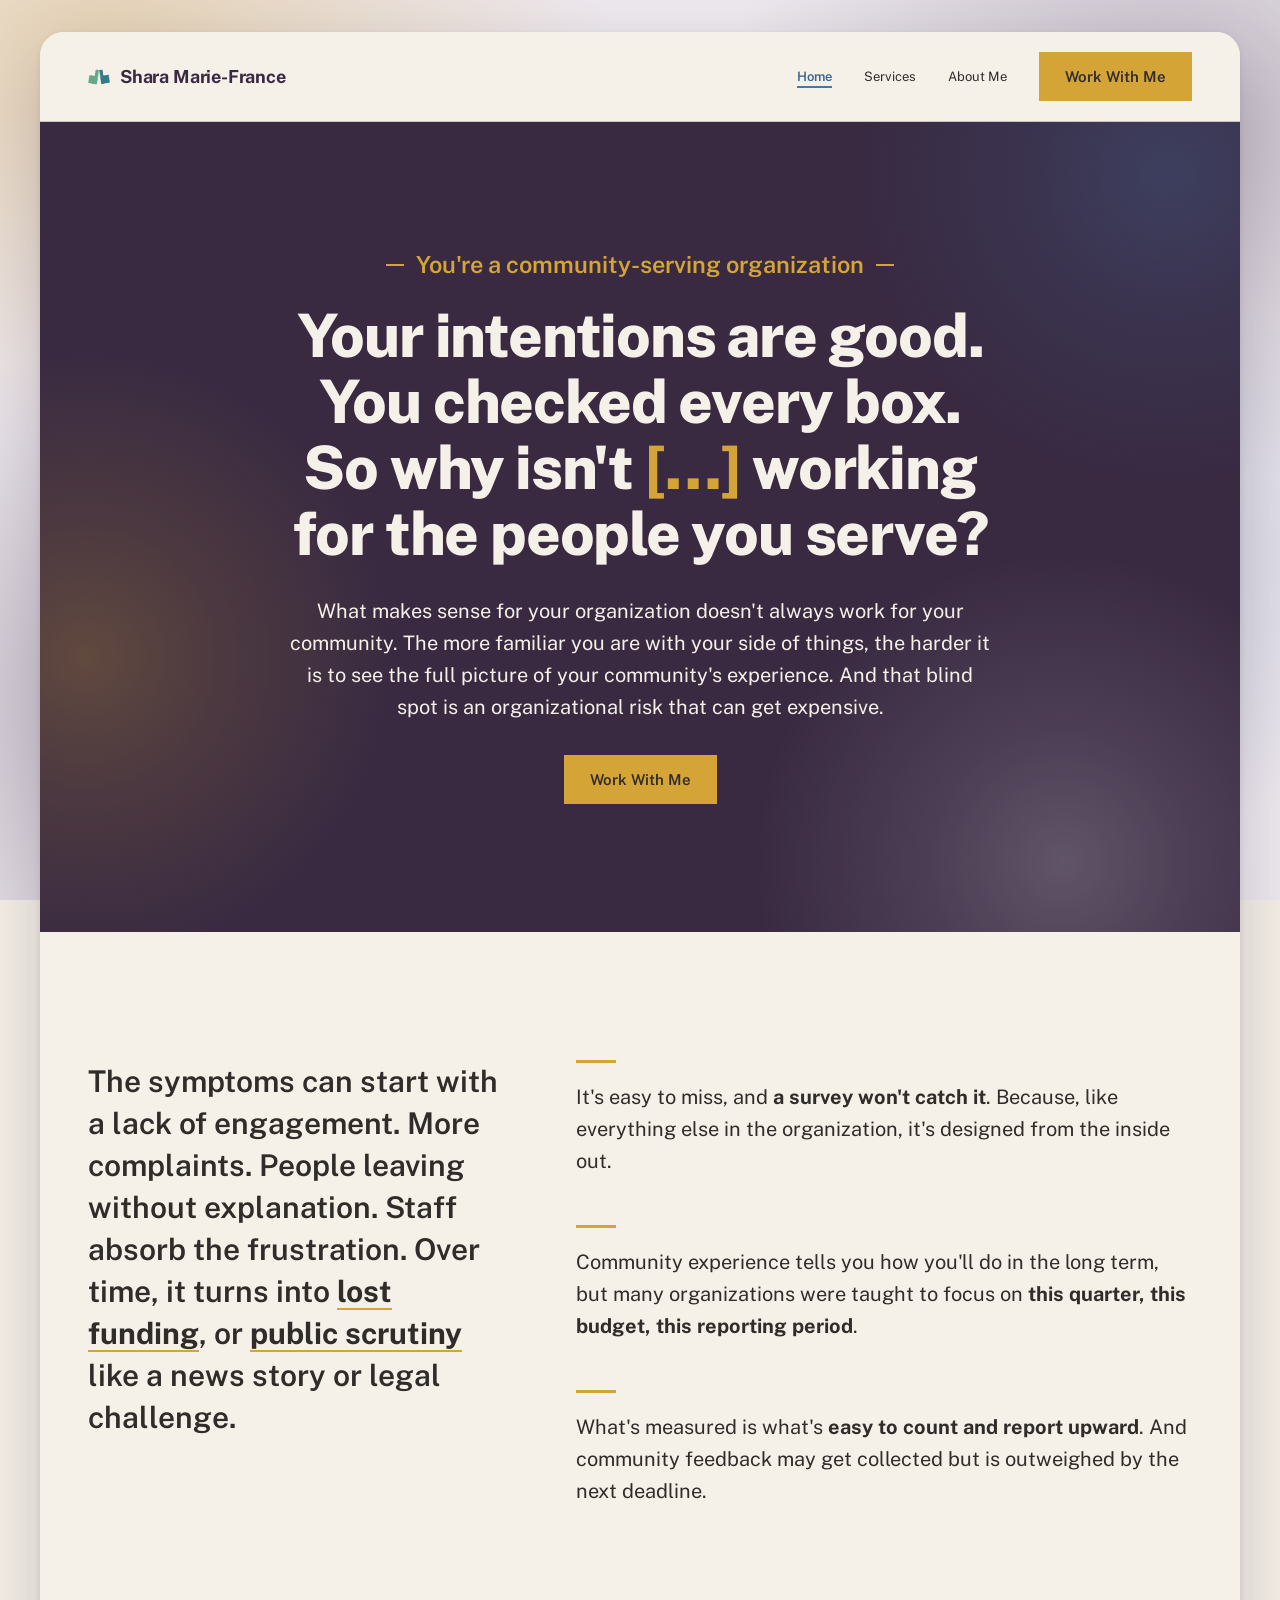
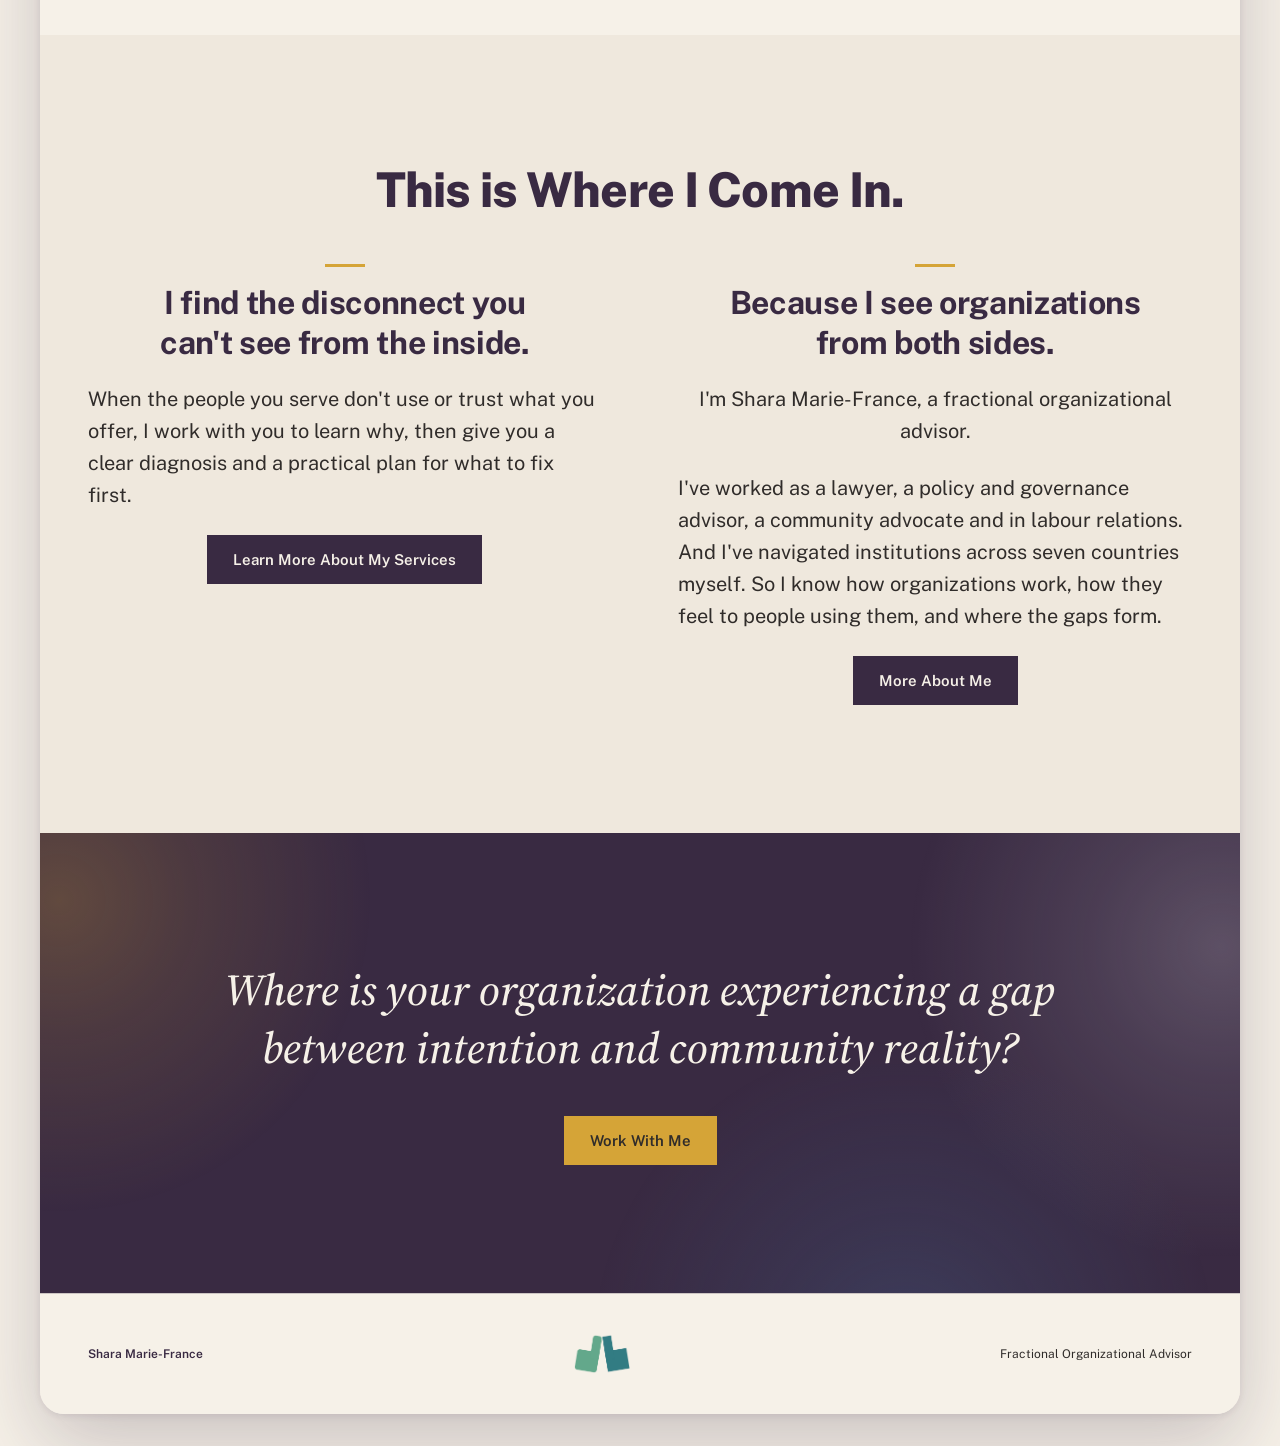
==== commit 5436ab16: "Footer: add the logo between the name and the title Decorative logo (alt="", not a link, 56px tall) " ====
--- a/index.html
+++ b/index.html
@@ -8,7 +8,7 @@
   <link rel="preconnect" href="https://fonts.googleapis.com">
   <link rel="preconnect" href="https://fonts.gstatic.com" crossorigin>
   <link rel="stylesheet" href="https://fonts.googleapis.com/css2?family=IBM+Plex+Mono:wght@400;500;600&family=Public+Sans:wght@400;500;600;700;800&family=Source+Serif+4:ital,wght@1,400;1,500;1,600&display=swap">
-  <link rel="stylesheet" href="css/styles.css?v=20261009p">
+  <link rel="stylesheet" href="css/styles.css?v=20261010d">
 </head>
 <body class="framed-page">
 
@@ -34,7 +34,7 @@
     <section class="home-section home-section--hook home-section--dark on-dark">
       <div class="home-container">
         <p class="home-kicker load-in" style="--load-index: 0">You're a community-serving organization</p>
-        <h1 class="home-hook-title load-in" style="--load-index: 1">Your intentions are good. You checked every box. So why isn't <span class="home-hook-accent" aria-hidden="true">[…]</span><span class="visually-hidden">it</span> working for people?</h1>
+        <h1 class="home-hook-title load-in" style="--load-index: 1">Your intentions are good. You checked every box. So why isn't <span class="home-hook-accent" aria-hidden="true">[…]</span><span class="visually-hidden">it</span> working for the people you serve?</h1>
         <p class="home-body home-body--center load-in" style="--load-index: 2">What makes sense for your organization doesn't always work for your community. The more familiar you are with your side of things, the harder it is to see the full picture of your community's experience. And that blind spot is an organizational risk that can get expensive.</p>
         <div class="home-actions load-in" style="--load-index: 3">
           <a href="work-with-me.html" class="btn btn-accent">Work With Me</a>
@@ -46,7 +46,7 @@
     <section class="home-section home-section--problem" aria-label="The Problem">
       <div class="home-container problem-grid">
         <div class="problem-lead">
-          <p class="problem-pull reveal" data-reveal>It can start with lack of engagement. More complaints. People leaving without explanation. Staff absorb the frustration. Over time, it turns into lost funding, or public scrutiny like a news story or legal challenge.</p>
+          <p class="problem-pull reveal" data-reveal>The symptoms can start with a lack of engagement. More complaints. People leaving without explanation. Staff absorb the frustration. Over time, it turns into <span class="emph">lost funding</span>, or <span class="emph">public scrutiny</span> like a news story or legal challenge.</p>
         </div>
         <div class="problem-body">
           <p class="home-body problem-item reveal" data-reveal>It's easy to miss, and <span class="problem-bold">a survey won't catch it</span>. Because, like everything else in the organization, it's designed from the inside out.</p>
@@ -88,13 +88,14 @@
     </div>
   </section>
 
-  <footer style="background: var(--color-background); display: flex; justify-content: space-between; align-items: baseline; gap: 24px; padding: 32px 48px; border-top: 1px solid var(--color-border); font-size: 12px; color: var(--color-text)">
+  <footer class="page-footer" style="background: var(--color-background); display: flex; justify-content: space-between; align-items: center; gap: 24px; padding: 32px 48px; border-top: 1px solid var(--color-border); font-size: 12px; color: var(--color-text)">
     <div style="font-family: var(--font-heading); font-weight: 600; color: var(--color-brand-primary)">Shara Marie-France</div>
+    <img class="page-footer-logo" src="images/brand-logo.png" alt="">
     <div class="text-muted">Fractional Organizational Advisor</div>
   </footer>
 
   </div><!-- /.page-frame -->
 
-  <script src="js/main.js?v=20261009p"></script>
+  <script src="js/main.js?v=20261010d"></script>
 </body>
 </html>
--- a/css/styles.css
+++ b/css/styles.css
@@ -1145,6 +1145,16 @@
   font-weight: 700;
 }
 
+/* Bold + a thin gold underline; the text keeps the surrounding color. Used
+   on "lost funding" and "public scrutiny" in the homepage Problem lead. */
+.emph {
+  font-weight: 700;
+  text-decoration: underline;
+  text-decoration-color: var(--color-brand-accent);
+  text-decoration-thickness: 2px;
+  text-underline-offset: 0.2em;
+}
+
 /* ---- Closing CTA ---- */
 .home-cta-title {
   font-size: clamp(1.75rem, 1.1rem + 2.2vw, 2.75rem);
@@ -1929,3 +1939,27 @@
     transition: none !important;
   }
 }
+
+/* ==========================================================================
+   Footer with the logo between the name and the title (index, services,
+   insights, about, work-with-me). The row itself is the existing inline flex
+   with space-between, so the logo sits in the middle with an equal gap on
+   each side. The logo is decorative (alt="", not a link). Below 900px the
+   three stack, centered: name, logo, title.
+   ========================================================================== */
+.page-footer-logo {
+  display: block;
+  flex: none;
+  width: auto;
+  height: 56px;
+}
+
+@media (max-width: 899px) {
+  .page-footer {
+    flex-direction: column !important;
+    align-items: center !important;
+    justify-content: center !important;
+    gap: 16px !important;
+    text-align: center;
+  }
+}
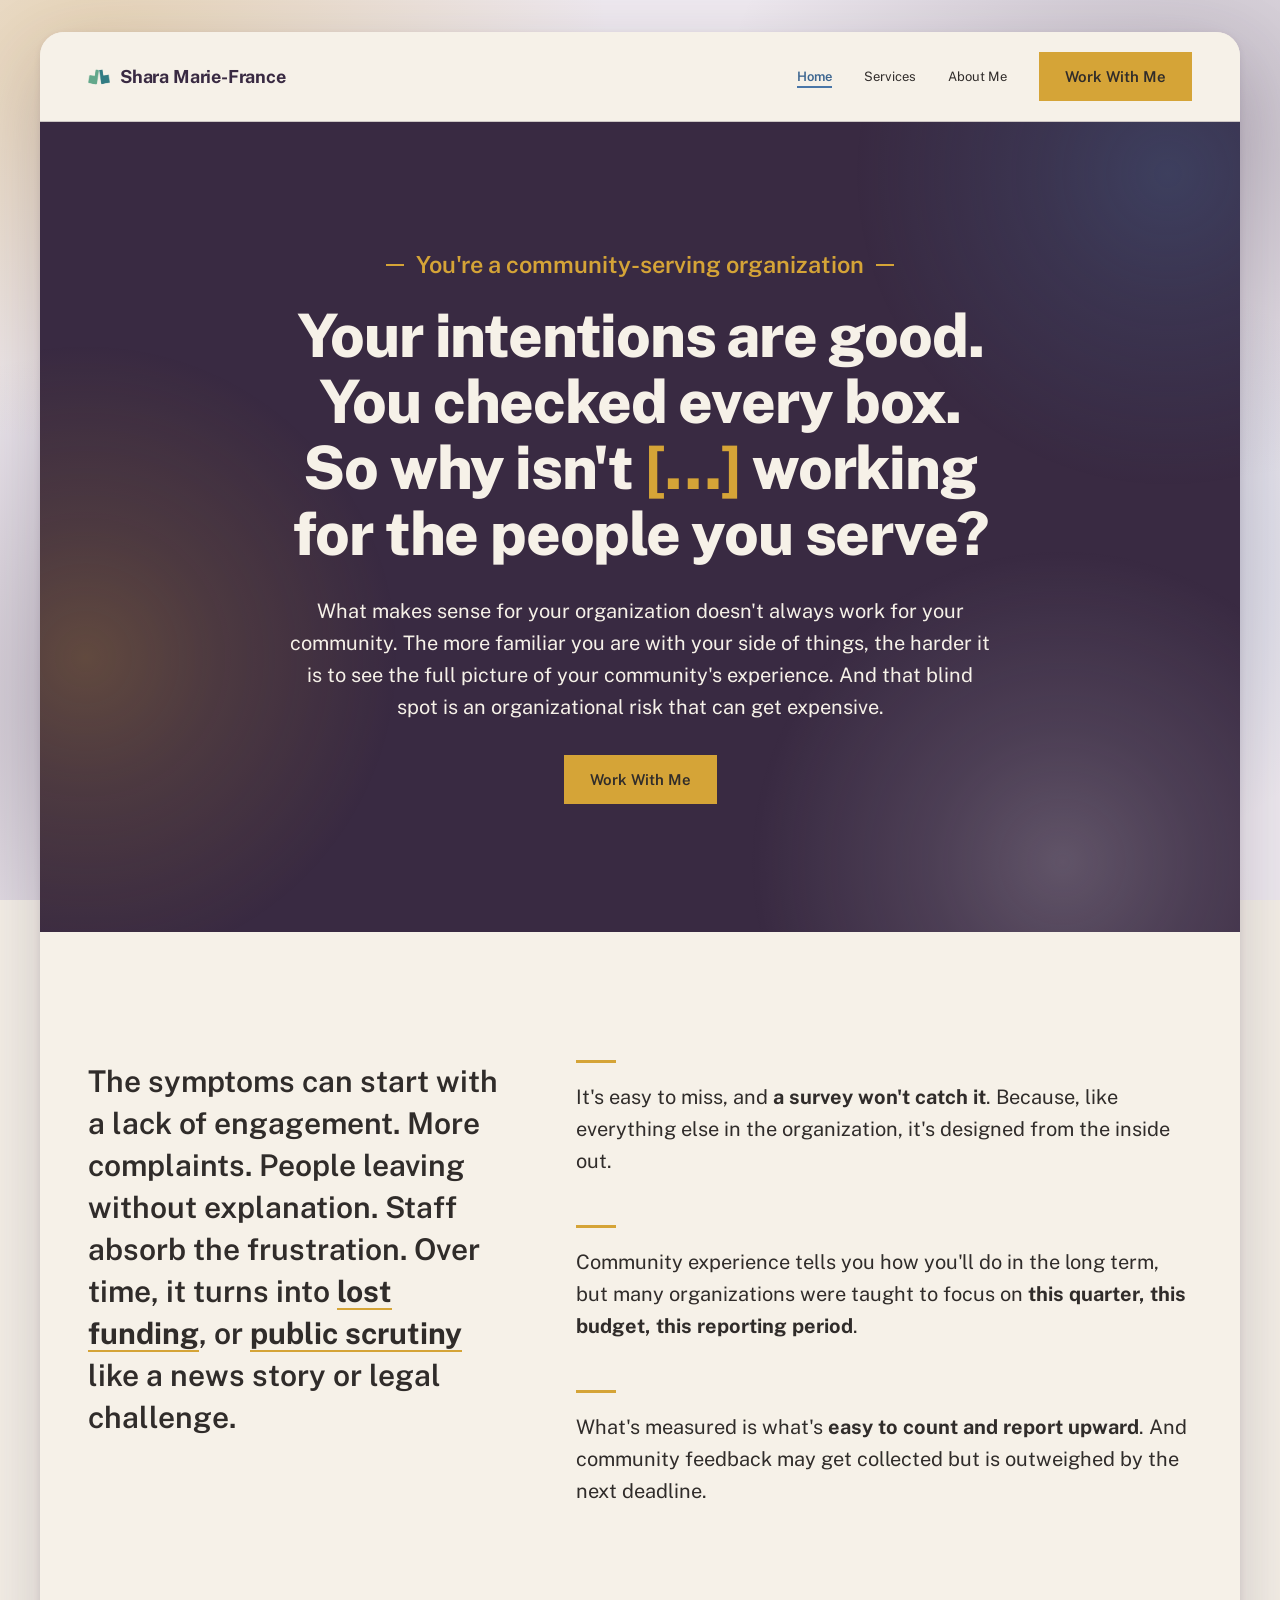
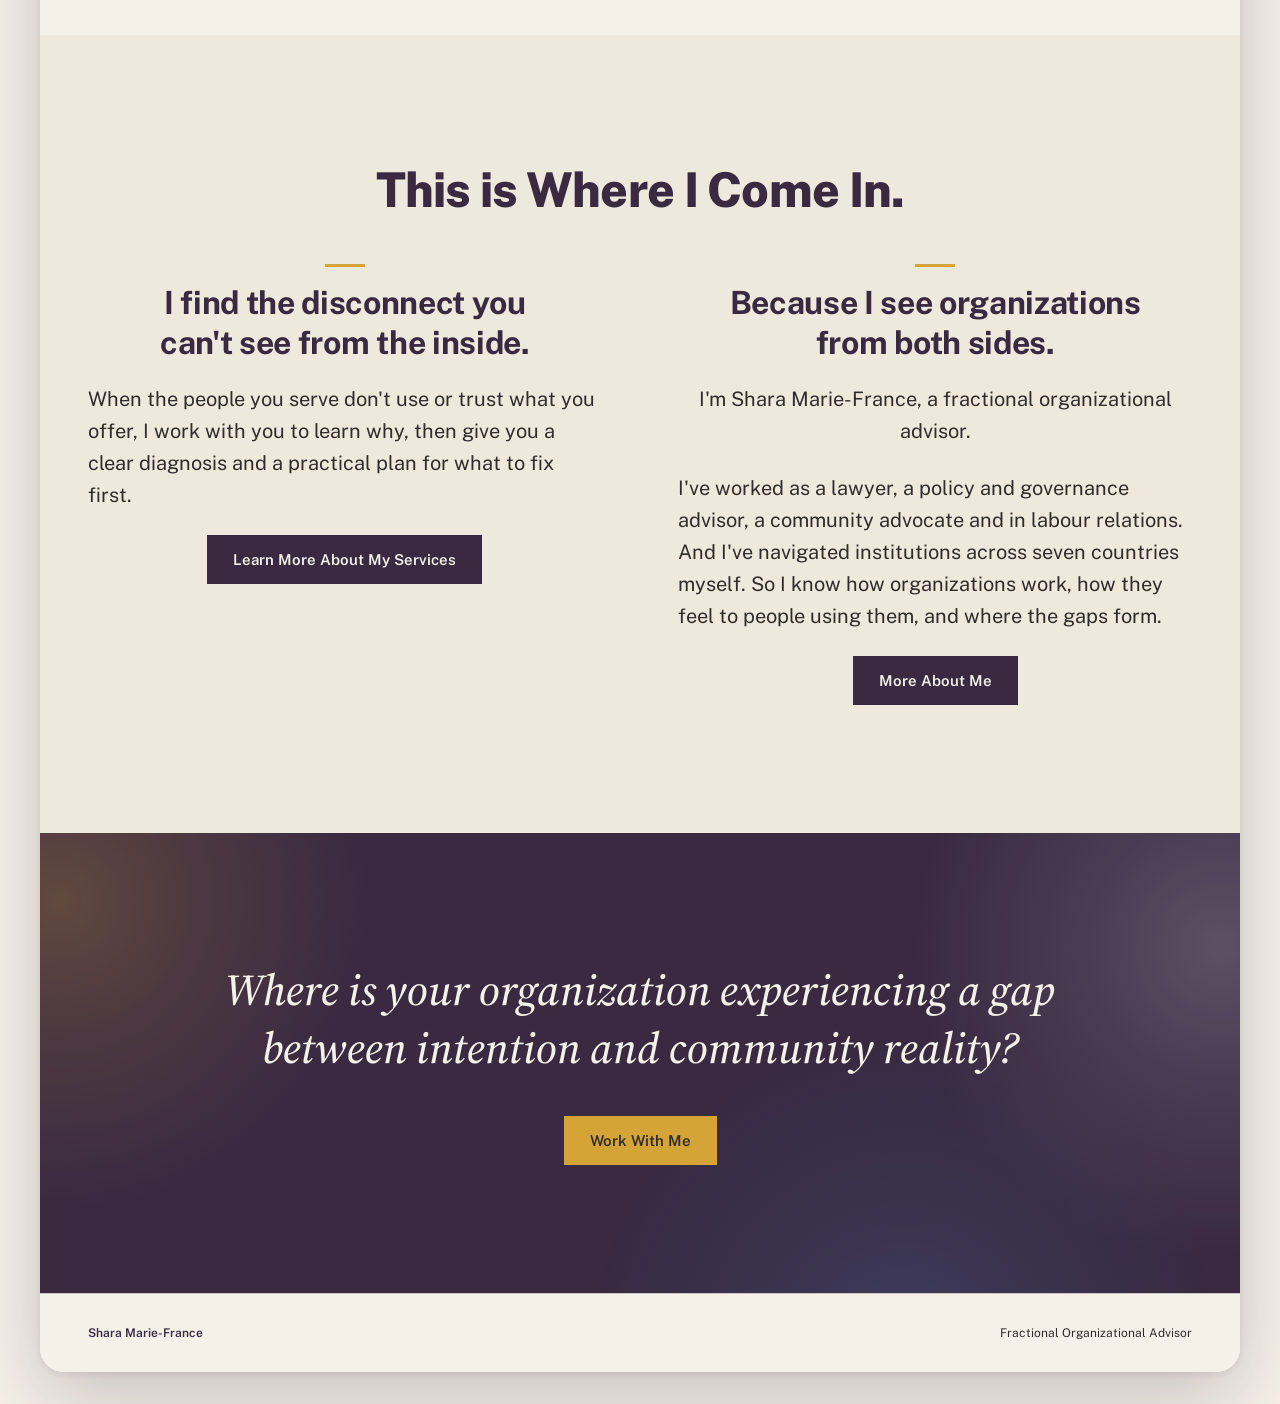
==== commit e053b383: "Home page copy: headline ending, Problem lead wording and emphasis Hero headline now ends "working f" ====
--- a/index.html
+++ b/index.html
@@ -88,9 +88,8 @@
     </div>
   </section>
 
-  <footer class="page-footer" style="background: var(--color-background); display: flex; justify-content: space-between; align-items: center; gap: 24px; padding: 32px 48px; border-top: 1px solid var(--color-border); font-size: 12px; color: var(--color-text)">
+  <footer style="background: var(--color-background); display: flex; justify-content: space-between; align-items: baseline; gap: 24px; padding: 32px 48px; border-top: 1px solid var(--color-border); font-size: 12px; color: var(--color-text)">
     <div style="font-family: var(--font-heading); font-weight: 600; color: var(--color-brand-primary)">Shara Marie-France</div>
-    <img class="page-footer-logo" src="images/brand-logo.png" alt="">
     <div class="text-muted">Fractional Organizational Advisor</div>
   </footer>
 
--- a/css/styles.css
+++ b/css/styles.css
@@ -1939,27 +1939,3 @@
     transition: none !important;
   }
 }
-
-/* ==========================================================================
-   Footer with the logo between the name and the title (index, services,
-   insights, about, work-with-me). The row itself is the existing inline flex
-   with space-between, so the logo sits in the middle with an equal gap on
-   each side. The logo is decorative (alt="", not a link). Below 900px the
-   three stack, centered: name, logo, title.
-   ========================================================================== */
-.page-footer-logo {
-  display: block;
-  flex: none;
-  width: auto;
-  height: 56px;
-}
-
-@media (max-width: 899px) {
-  .page-footer {
-    flex-direction: column !important;
-    align-items: center !important;
-    justify-content: center !important;
-    gap: 16px !important;
-    text-align: center;
-  }
-}
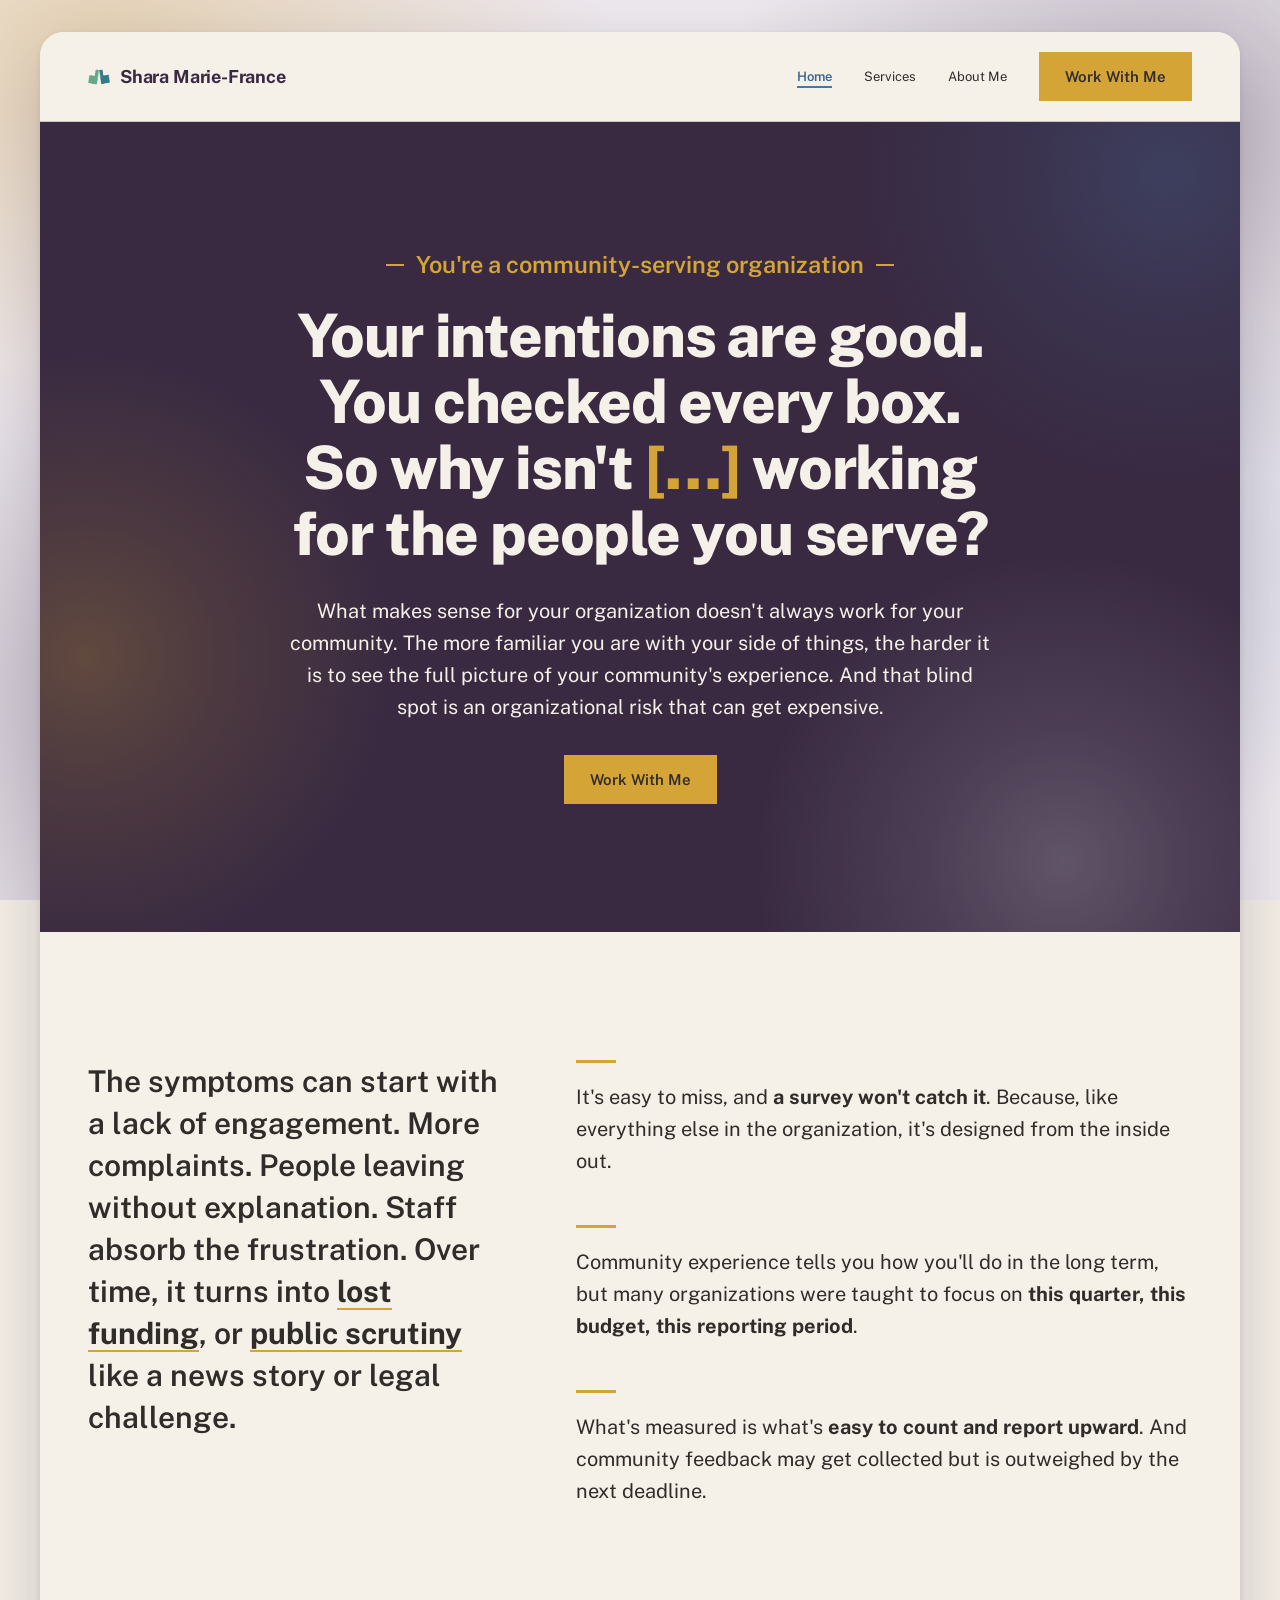
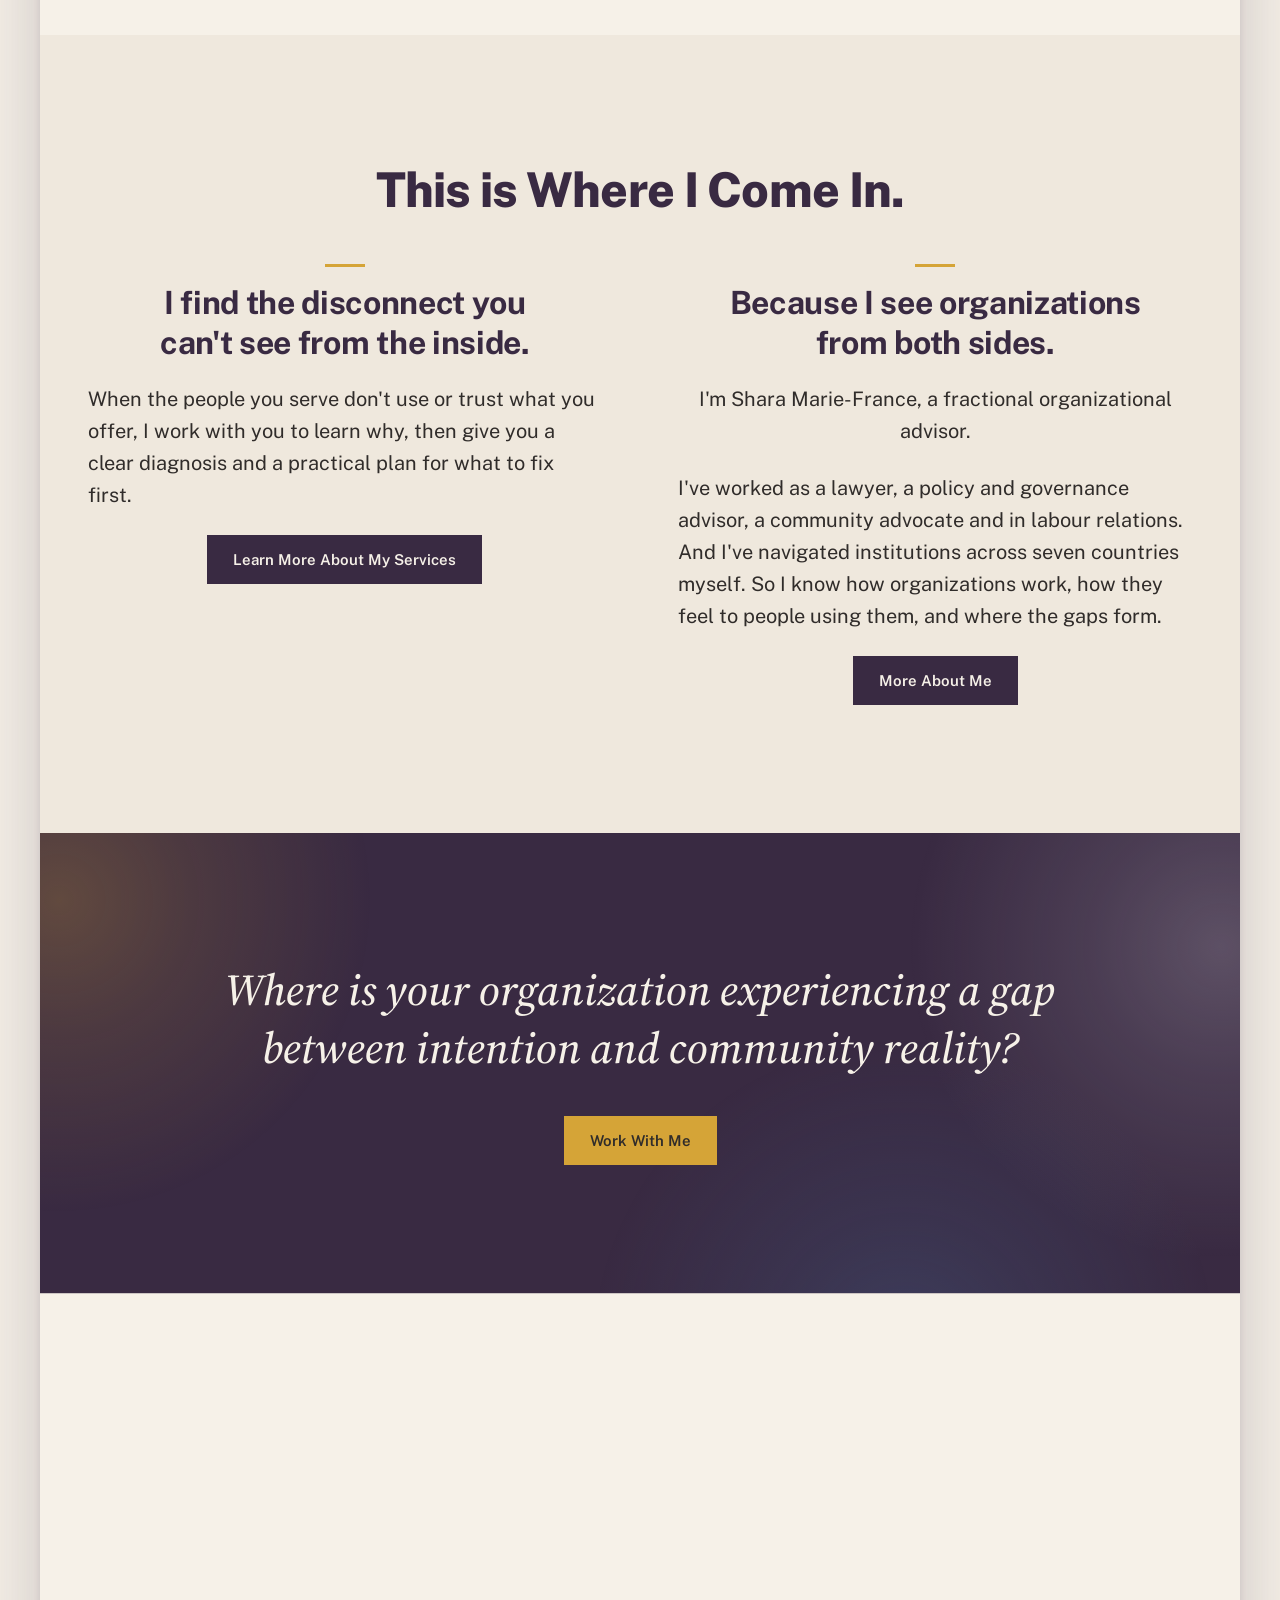
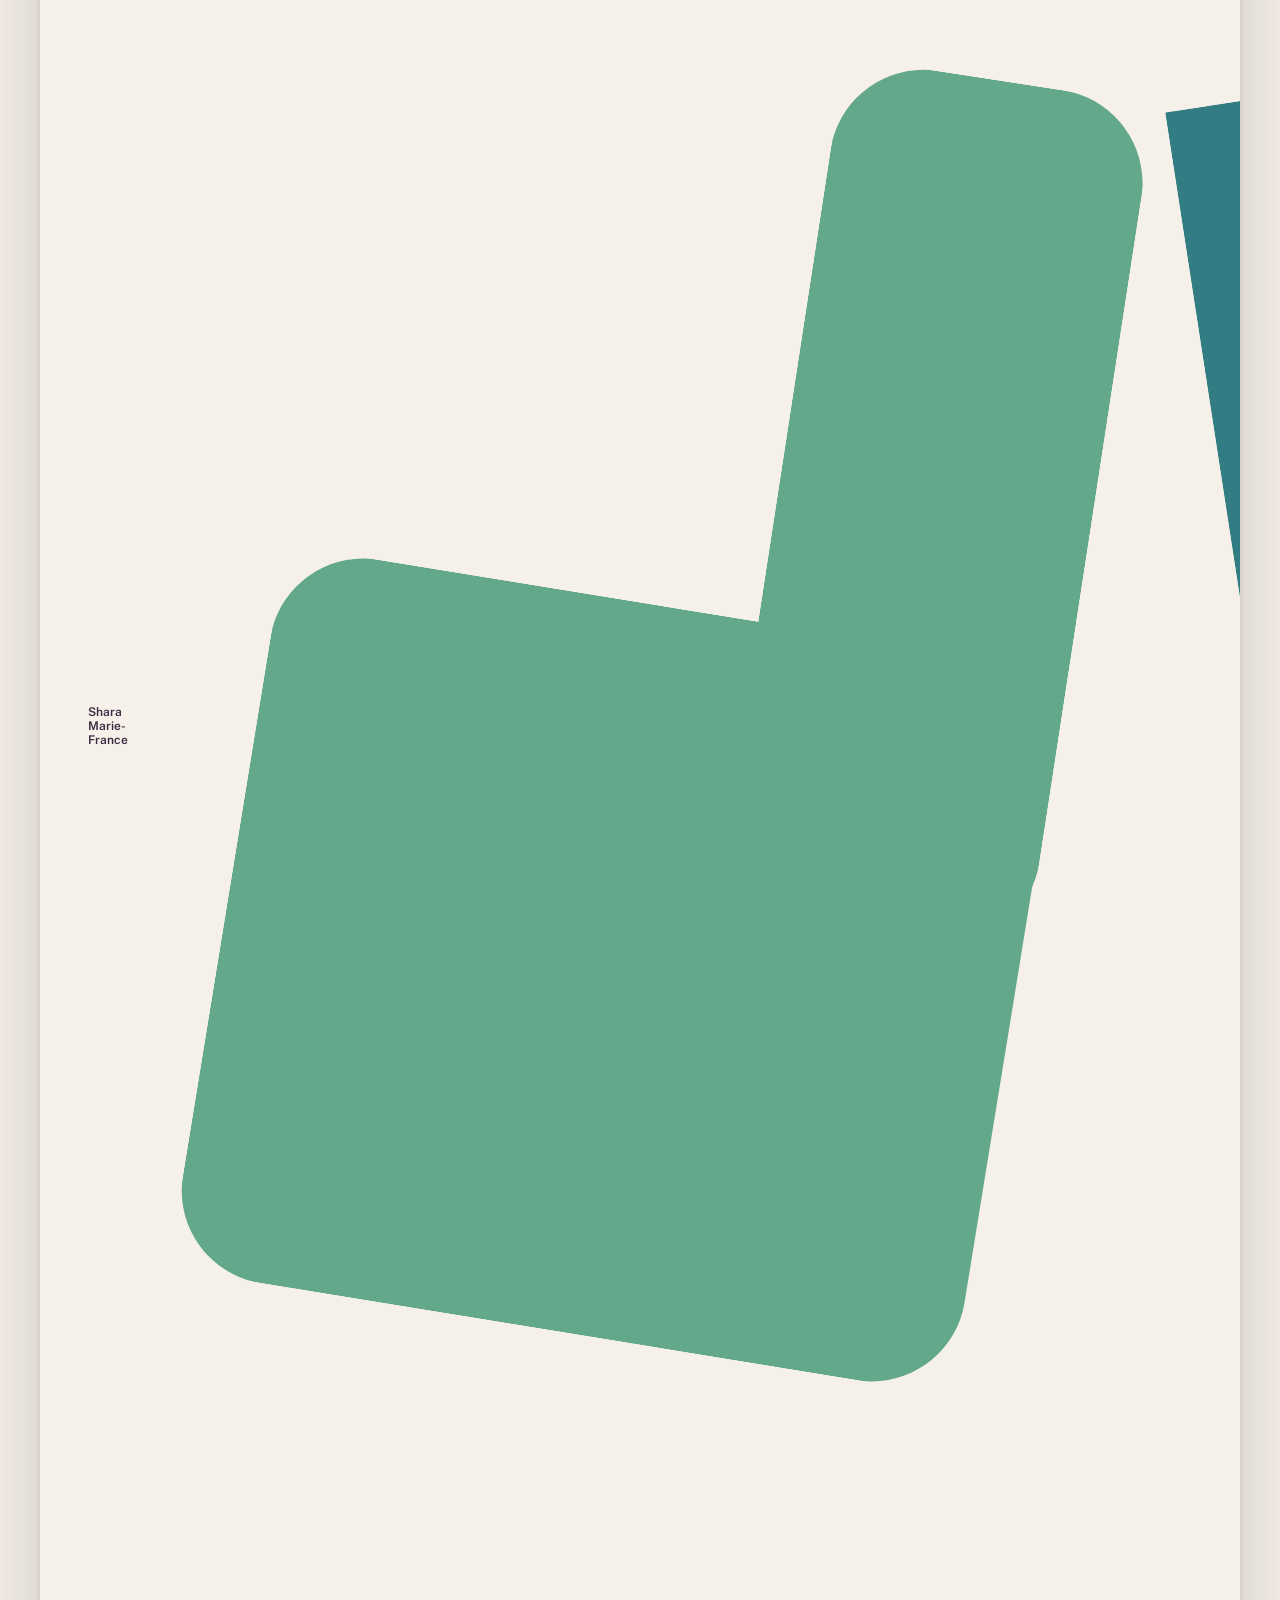
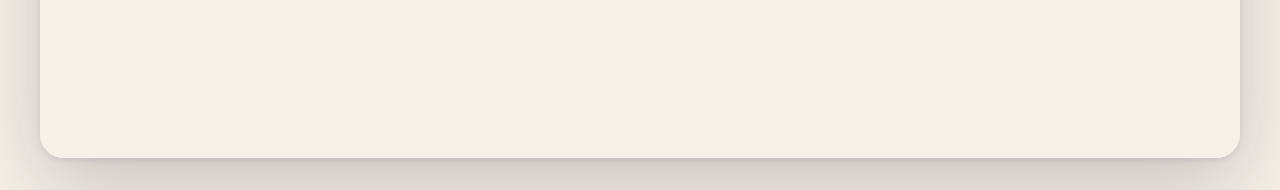
==== commit 1b672b38: "Cache-bust: bump ?v= on the stylesheet and script links on every page New value 20261010g on all sev" ====
--- a/index.html
+++ b/index.html
@@ -8,7 +8,7 @@
   <link rel="preconnect" href="https://fonts.googleapis.com">
   <link rel="preconnect" href="https://fonts.gstatic.com" crossorigin>
   <link rel="stylesheet" href="https://fonts.googleapis.com/css2?family=IBM+Plex+Mono:wght@400;500;600&family=Public+Sans:wght@400;500;600;700;800&family=Source+Serif+4:ital,wght@1,400;1,500;1,600&display=swap">
-  <link rel="stylesheet" href="css/styles.css?v=20261010d">
+  <link rel="stylesheet" href="css/styles.css?v=20261010g">
 </head>
 <body class="framed-page">
 
@@ -88,13 +88,14 @@
     </div>
   </section>
 
-  <footer style="background: var(--color-background); display: flex; justify-content: space-between; align-items: baseline; gap: 24px; padding: 32px 48px; border-top: 1px solid var(--color-border); font-size: 12px; color: var(--color-text)">
+  <footer class="page-footer" style="background: var(--color-background); display: flex; justify-content: space-between; align-items: center; gap: 24px; padding: 32px 48px; border-top: 1px solid var(--color-border); font-size: 12px; color: var(--color-text)">
     <div style="font-family: var(--font-heading); font-weight: 600; color: var(--color-brand-primary)">Shara Marie-France</div>
+    <img class="page-footer-logo" src="images/brand-logo.png" alt="">
     <div class="text-muted">Fractional Organizational Advisor</div>
   </footer>
 
   </div><!-- /.page-frame -->
 
-  <script src="js/main.js?v=20261010d"></script>
+  <script src="js/main.js?v=20261010g"></script>
 </body>
 </html>
